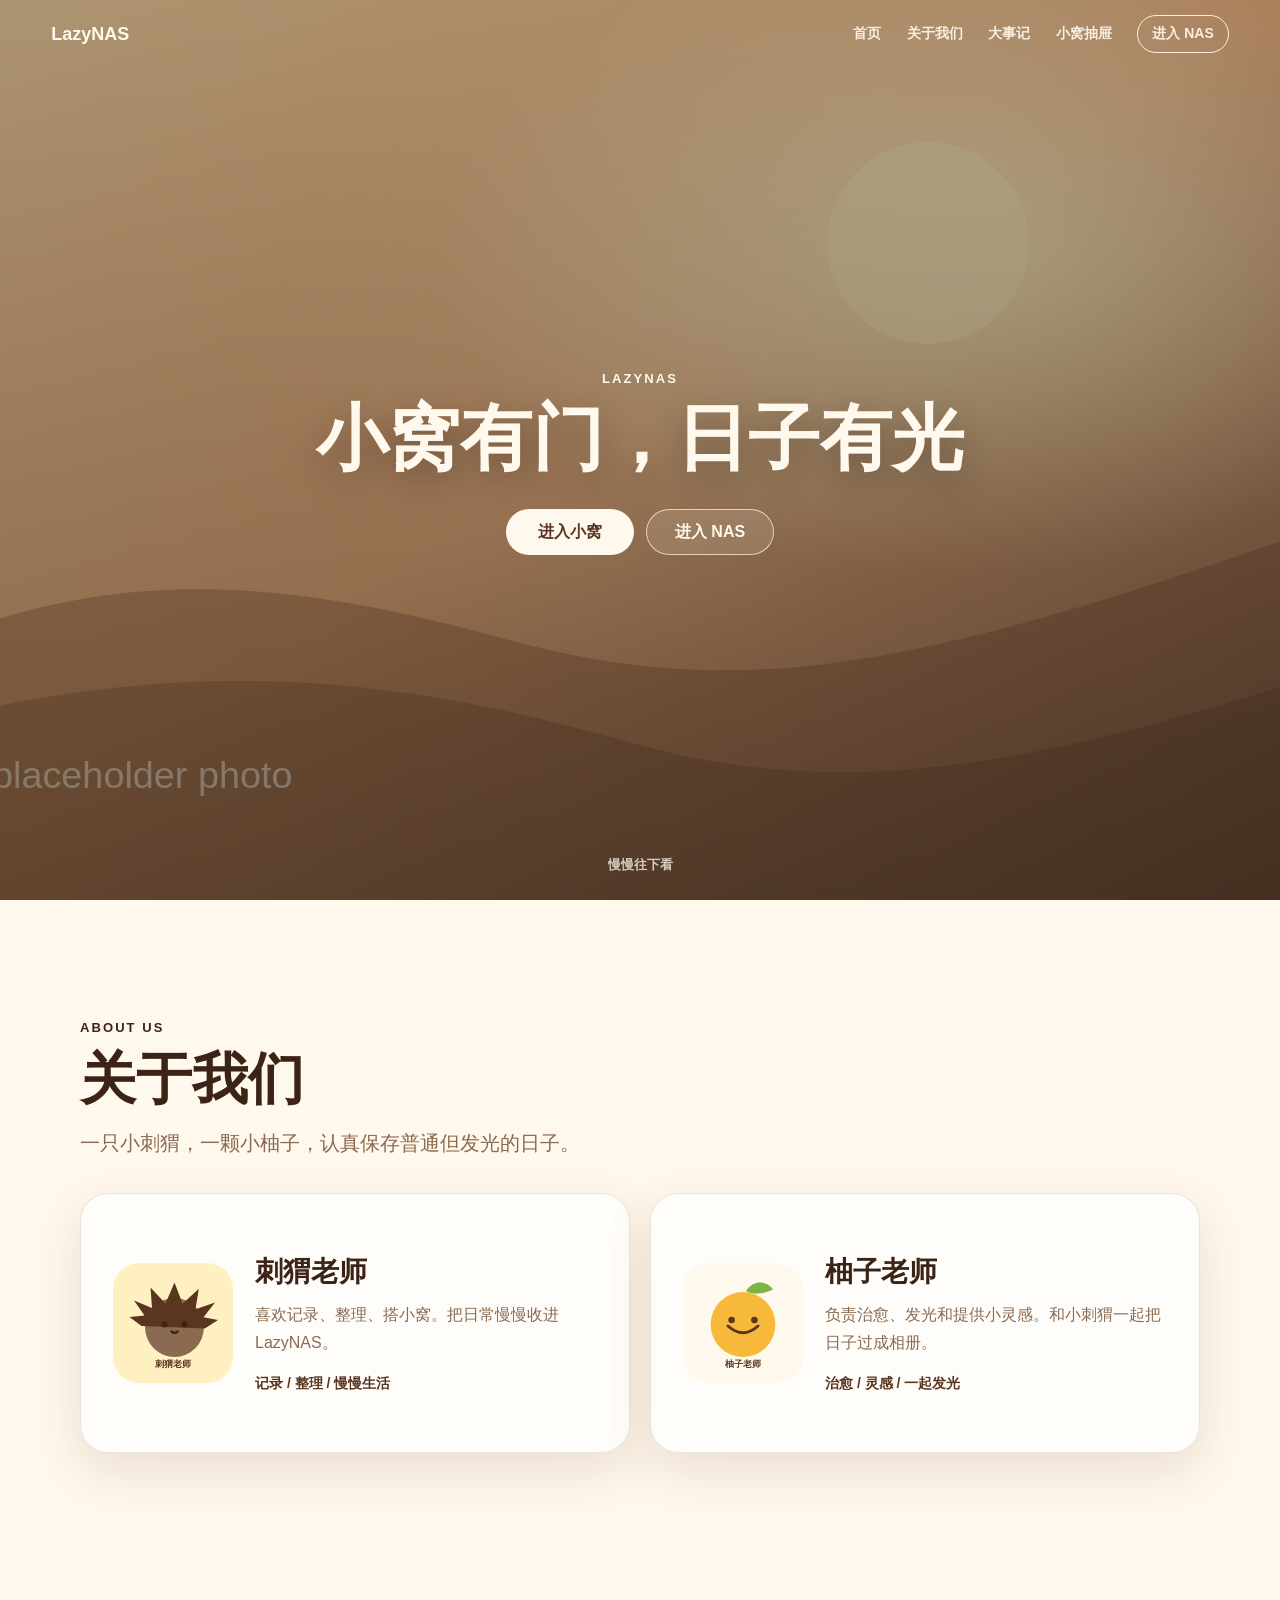
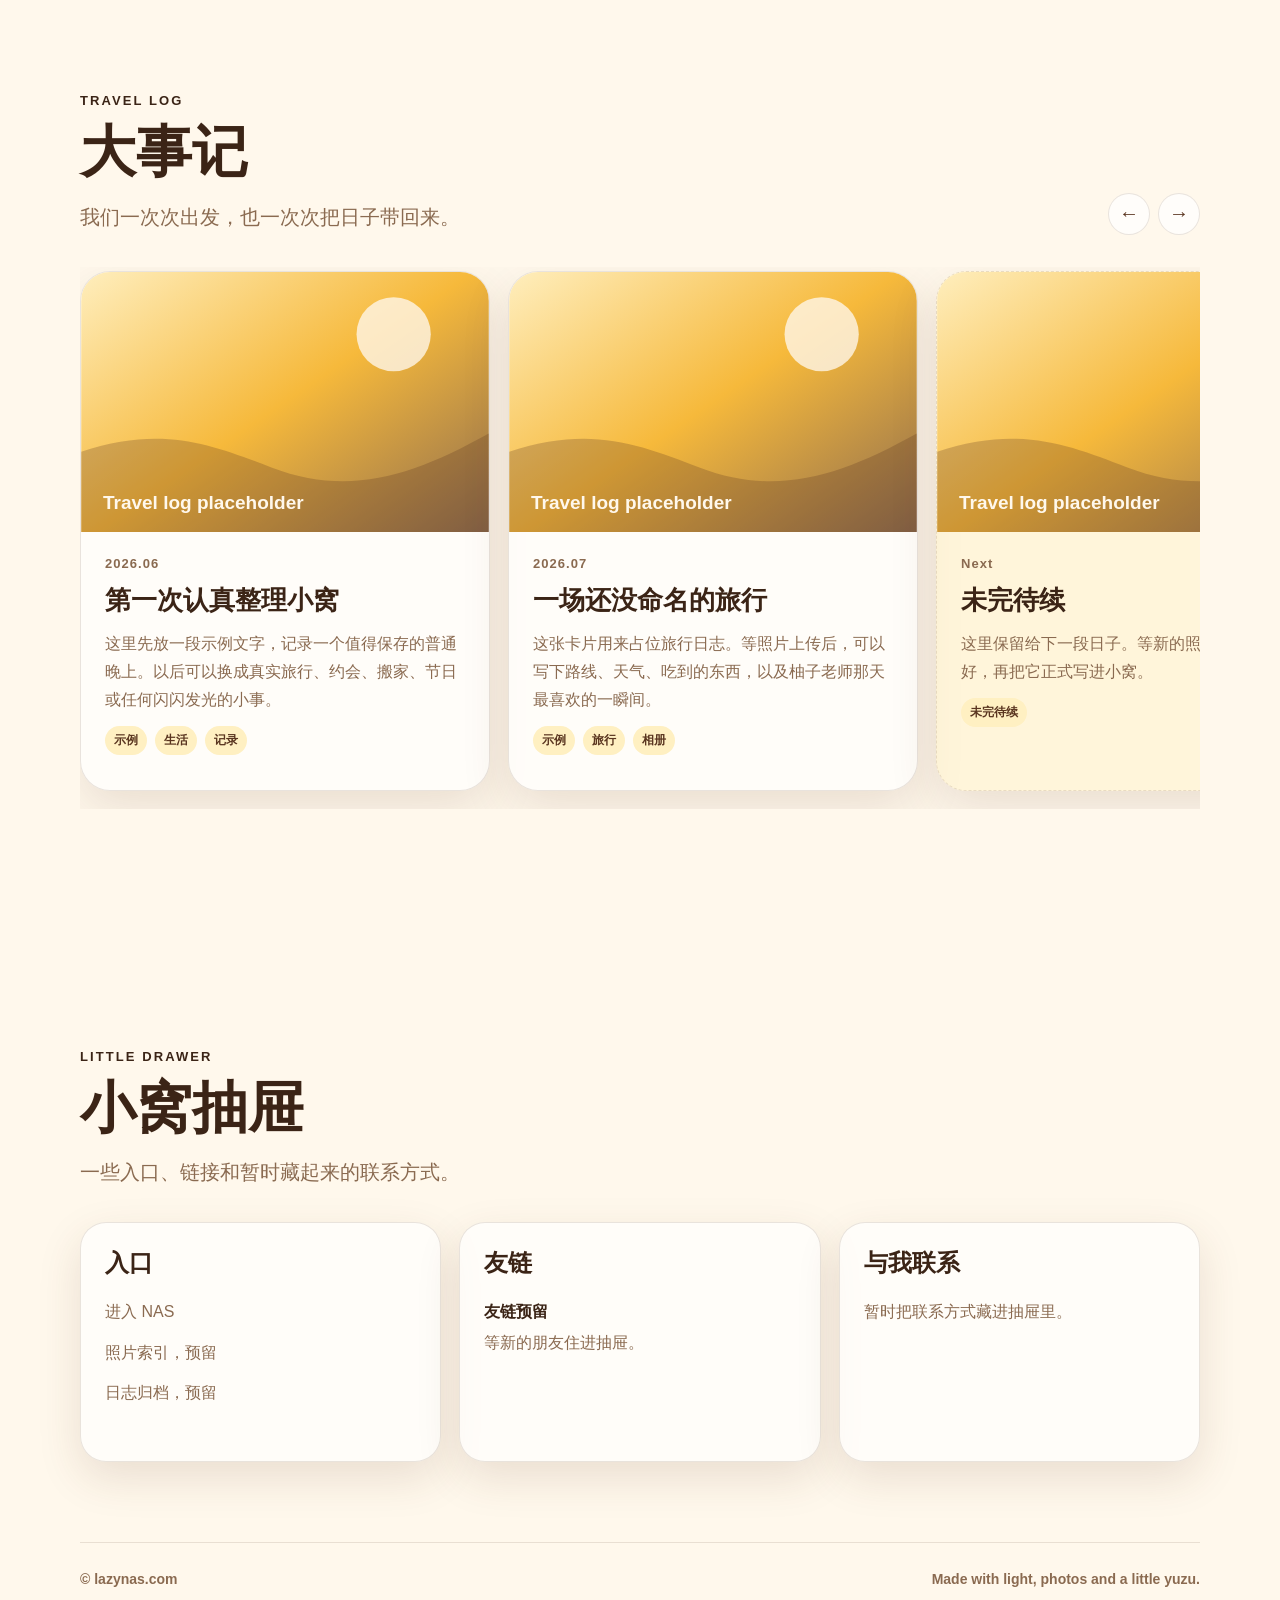
==== index.html @ d288d18b "Use fixed hero background layer" ====
<!doctype html>
<html lang="zh-CN">
  <head>
    <meta charset="utf-8" />
    <meta name="viewport" content="width=device-width, initial-scale=1" />
    <title>LazyNAS丨小窝有门，日子有光</title>
    <meta
      name="description"
      content="LazyNAS 是一个记录刺猬老师和柚子老师生活的小站，也是通往小窝 NAS 的温柔入口。"
    />
    <link rel="stylesheet" href="./styles.css" />
    <link rel="stylesheet" href="./scroll-effects.css" />
  </head>
  <body>
    <div class="hero-bg-layer" aria-hidden="true">
      <img src="./assets/hero/cover.svg" alt="" />
      <div class="hero-bg-shade"></div>
      <div class="hero-bg-mask"></div>
    </div>
    <header class="site-header" data-header>
      <a class="brand" href="#home" aria-label="LazyNAS 首页">LazyNAS</a>
      <button class="menu-toggle" type="button" aria-expanded="false" aria-controls="site-nav" data-menu-toggle>
        菜单
      </button>
      <nav id="site-nav" class="nav" aria-label="主导航" data-nav>
        <a href="#home">首页</a>
        <a href="#about">关于我们</a>
        <a href="#milestones">大事记</a>
        <a href="#drawer">小窝抽屉</a>
        <a class="nav-nas" href="https://nas.lazynas.com" target="_blank" rel="noopener noreferrer">进入 NAS</a>
      </nav>
    </header>

    <main>
      <section id="home" class="hero" aria-label="小窝封面">
        <div class="hero-content">
          <p class="hero-kicker">LazyNAS</p>
          <h1 class="hero-title" data-hero-title>小窝有门，日子有光</h1>
          <div class="hero-actions">
            <a class="button button-light" href="#about">进入小窝</a>
            <a class="button button-ghost" href="https://nas.lazynas.com" target="_blank" rel="noopener noreferrer">进入 NAS</a>
          </div>
        </div>
        <a class="scroll-cue" href="#about" aria-label="慢慢往下看">慢慢往下看</a>
      </section>

      <section id="about" class="section about-section">
        <div class="section-heading">
          <p class="section-kicker">About us</p>
          <h2>关于我们</h2>
          <p>一只小刺猬，一颗小柚子，认真保存普通但发光的日子。</p>
        </div>
        <div class="person-grid">
          <article class="person-card">
            <img src="./assets/ip/ciwei.svg" alt="刺猬老师占位图" />
            <div>
              <h3>刺猬老师</h3>
              <p>喜欢记录、整理、搭小窝。把日常慢慢收进 LazyNAS。</p>
              <span>记录 / 整理 / 慢慢生活</span>
            </div>
          </article>
          <article class="person-card">
            <img src="./assets/ip/yuzi.svg" alt="柚子老师占位图" />
            <div>
              <h3>柚子老师</h3>
              <p>负责治愈、发光和提供小灵感。和小刺猬一起把日子过成相册。</p>
              <span>治愈 / 灵感 / 一起发光</span>
            </div>
          </article>
        </div>
      </section>

      <section id="milestones" class="section milestones-section">
        <div class="section-heading row-heading">
          <div>
            <p class="section-kicker">Travel log</p>
            <h2>大事记</h2>
            <p>我们一次次出发，也一次次把日子带回来。</p>
          </div>
          <div class="slider-controls" aria-label="大事记切换">
            <button type="button" data-slide-prev aria-label="向左查看">←</button>
            <button type="button" data-slide-next aria-label="向右查看">→</button>
          </div>
        </div>
        <div class="milestone-track" data-milestone-track tabindex="0" aria-label="大事记横向列表"></div>
      </section>

      <section id="drawer" class="section drawer-section">
        <div class="section-heading">
          <p class="section-kicker">Little drawer</p>
          <h2>小窝抽屉</h2>
          <p>一些入口、链接和暂时藏起来的联系方式。</p>
        </div>
        <div class="drawer-grid">
          <section class="drawer-card">
            <h3>入口</h3>
            <a href="https://nas.lazynas.com" target="_blank" rel="noopener noreferrer">进入 NAS</a>
            <a href="#milestones">照片索引，预留</a>
            <a href="#milestones">日志归档，预留</a>
          </section>
          <section class="drawer-card">
            <h3>友链</h3>
            <a href="#">
              <strong>友链预留</strong>
              <span>等新的朋友住进抽屉。</span>
            </a>
          </section>
          <section class="drawer-card">
            <h3>与我联系</h3>
            <p>暂时把联系方式藏进抽屉里。</p>
          </section>
        </div>
      </section>
    </main>

    <footer class="site-footer">
      <span>© lazynas.com</span>
      <span>Made with light, photos and a little yuzu.</span>
    </footer>

    <script src="./script.js"></script>
  </body>
</html>
---- styles.css ----
:root {
  color-scheme: light;
  --bg: #fff8ec;
  --bg-soft: #f7eedc;
  --text: #3b2416;
  --text-muted: #8a6a50;
  --primary: #5a351f;
  --primary-hover: #6b4228;
  --accent: #f6b93b;
  --accent-soft: #fff0c2;
  --green: #7cb342;
  --card: rgba(255, 255, 255, 0.72);
  --border: rgba(90, 53, 31, 0.13);
  --shadow: rgba(90, 53, 31, 0.13);
}

* {
  box-sizing: border-box;
}

html {
  scroll-behavior: smooth;
}

body {
  margin: 0;
  background: var(--bg);
  color: var(--text);
  font-family:
    -apple-system, BlinkMacSystemFont, "Segoe UI", "PingFang SC", "Microsoft YaHei",
    sans-serif;
}

main,
.site-footer {
  position: relative;
  z-index: 1;
}

a {
  color: inherit;
  text-decoration: none;
}

img {
  display: block;
  max-width: 100%;
}

.site-header {
  position: fixed;
  top: 0;
  left: 0;
  right: 0;
  z-index: 20;
  display: flex;
  align-items: center;
  justify-content: space-between;
  min-height: 68px;
  padding: 0 clamp(18px, 4vw, 56px);
  color: #fff8ec;
  transition:
    background-color 180ms ease,
    color 180ms ease,
    box-shadow 180ms ease;
}

.site-header.is-scrolled,
.site-header.is-open {
  background: rgba(255, 248, 236, 0.82);
  box-shadow: 0 12px 36px var(--shadow);
  color: var(--text);
  backdrop-filter: blur(18px);
}

.brand {
  font-size: 18px;
  font-weight: 850;
  letter-spacing: 0;
}

.nav {
  display: flex;
  align-items: center;
  gap: clamp(14px, 2vw, 26px);
  font-size: 14px;
  font-weight: 750;
}

.nav a {
  opacity: 0.92;
}

.nav a:hover {
  opacity: 1;
}

.nav-nas {
  padding: 9px 14px;
  border: 1px solid currentColor;
  border-radius: 999px;
}

.menu-toggle {
  display: none;
  border: 0;
  background: transparent;
  color: inherit;
  font: inherit;
  font-weight: 800;
}

.hero {
  position: relative;
  min-height: 100vh;
  overflow: hidden;
  display: grid;
  place-items: center;
  padding: 96px 20px 70px;
  text-align: center;
  color: #fff8ec;
}

.hero-content {
  position: relative;
  z-index: 1;
  display: grid;
  justify-items: center;
}

.hero-kicker,
.section-kicker {
  margin: 0 0 14px;
  font-size: 13px;
  font-weight: 850;
  letter-spacing: 0.16em;
  text-transform: uppercase;
}

h1,
h2,
h3,
p,
span,
strong {
  overflow-wrap: anywhere;
}

h1 {
  margin: 0;
  font-size: clamp(36px, 7vw, 72px);
  line-height: 1.08;
  letter-spacing: 0;
  text-shadow: 0 12px 34px rgba(30, 20, 12, 0.32);
}

.hero-actions {
  display: flex;
  flex-wrap: wrap;
  justify-content: center;
  gap: 12px;
  margin-top: 32px;
}

.button {
  display: inline-flex;
  align-items: center;
  justify-content: center;
  min-height: 46px;
  min-width: 128px;
  padding: 0 18px;
  border-radius: 999px;
  font-weight: 850;
  transition:
    transform 160ms ease,
    background-color 160ms ease;
}

.button:hover,
.milestone-card:hover {
  transform: translateY(-3px);
}

.button-light {
  background: #fff8ec;
  color: var(--primary);
}

.button-ghost {
  border: 1px solid rgba(255, 248, 236, 0.7);
  background: rgba(255, 248, 236, 0.12);
  color: #fff8ec;
  backdrop-filter: blur(10px);
}

.scroll-cue {
  position: absolute;
  z-index: 1;
  left: 50%;
  bottom: 26px;
  translate: -50% 0;
  color: rgba(255, 248, 236, 0.76);
  font-size: 13px;
  font-weight: 750;
}

.section {
  width: min(1120px, calc(100% - 36px));
  margin: 0 auto;
  padding: clamp(72px, 10vw, 120px) 0;
}

.section-heading {
  max-width: 760px;
  margin-bottom: 32px;
}

.section-heading h2 {
  margin: 0;
  font-size: clamp(30px, 5vw, 56px);
  line-height: 1.08;
  letter-spacing: 0;
}

.section-heading p:last-child {
  margin: 16px 0 0;
  color: var(--text-muted);
  font-size: clamp(16px, 1.7vw, 20px);
  line-height: 1.8;
}

.person-grid {
  display: grid;
  grid-template-columns: repeat(2, minmax(0, 1fr));
  gap: 20px;
}

.person-card {
  display: grid;
  grid-template-columns: 120px minmax(0, 1fr);
  gap: 22px;
  align-items: center;
  min-height: 260px;
  padding: clamp(22px, 3vw, 32px);
  border: 1px solid var(--border);
  border-radius: 28px;
  background: var(--card);
  box-shadow: 0 18px 50px var(--shadow);
  backdrop-filter: blur(14px);
}

.person-card img {
  width: 120px;
  border-radius: 26px;
}

.person-card h3 {
  margin: 0 0 10px;
  font-size: 28px;
}

.person-card p {
  margin: 0;
  color: var(--text-muted);
  line-height: 1.75;
}

.person-card span {
  display: block;
  margin-top: 18px;
  color: var(--primary);
  font-size: 14px;
  font-weight: 850;
}

.row-heading {
  display: flex;
  align-items: end;
  justify-content: space-between;
  gap: 18px;
  max-width: none;
}

.slider-controls {
  display: flex;
  gap: 8px;
}

.slider-controls button {
  width: 42px;
  height: 42px;
  border: 1px solid var(--border);
  border-radius: 999px;
  background: rgba(255, 255, 255, 0.72);
  color: var(--primary);
  cursor: pointer;
  font-size: 20px;
  font-weight: 850;
}

.milestone-track {
  display: grid;
  grid-auto-columns: clamp(280px, 34vw, 410px);
  grid-auto-flow: column;
  gap: 18px;
  overflow-x: auto;
  overscroll-behavior-inline: contain;
  padding: 4px 4px 18px;
  scroll-behavior: smooth;
  scroll-snap-type: x mandatory;
}

.milestone-track:focus {
  outline: 2px solid var(--accent);
  outline-offset: 8px;
}

.milestone-card {
  scroll-snap-align: start;
  overflow: hidden;
  min-height: 520px;
  border: 1px solid var(--border);
  border-radius: 30px;
  background: rgba(255, 255, 255, 0.7);
  box-shadow: 0 18px 48px var(--shadow);
  transition: transform 160ms ease;
}

.milestone-card img {
  width: 100%;
  height: 260px;
  object-fit: cover;
}

.milestone-body {
  display: grid;
  gap: 12px;
  padding: 24px;
}

.milestone-date {
  color: var(--text-muted);
  font-size: 13px;
  font-weight: 850;
  letter-spacing: 0.08em;
}

.milestone-card h3 {
  margin: 0;
  font-size: 26px;
}

.milestone-card p {
  margin: 0;
  color: var(--text-muted);
  line-height: 1.75;
}

.tags {
  display: flex;
  flex-wrap: wrap;
  gap: 8px;
}

.tags span {
  padding: 6px 9px;
  border-radius: 999px;
  background: var(--accent-soft);
  color: var(--primary);
  font-size: 12px;
  font-weight: 850;
}

.milestone-card.is-pending {
  border-style: dashed;
  background: rgba(255, 240, 194, 0.42);
}

.drawer-section {
  padding-bottom: 80px;
}

.drawer-grid {
  display: grid;
  grid-template-columns: repeat(3, minmax(0, 1fr));
  gap: 18px;
}

.drawer-card {
  display: grid;
  align-content: start;
  gap: 14px;
  min-height: 240px;
  padding: 24px;
  border: 1px solid var(--border);
  border-radius: 26px;
  background: rgba(255, 255, 255, 0.66);
  box-shadow: 0 16px 44px var(--shadow);
}

.drawer-card h3 {
  margin: 0 0 6px;
  font-size: 24px;
}

.drawer-card a,
.drawer-card p {
  margin: 0;
  color: var(--text-muted);
  line-height: 1.65;
}

.drawer-card a {
  display: grid;
  gap: 4px;
}

.drawer-card strong {
  color: var(--text);
}

.site-footer {
  display: flex;
  width: min(1120px, calc(100% - 36px));
  justify-content: space-between;
  gap: 18px;
  margin: 0 auto;
  padding: 28px 0 38px;
  border-top: 1px solid var(--border);
  color: var(--text-muted);
  font-size: 14px;
  font-weight: 750;
}

@media (max-width: 820px) {
  .site-header {
    min-height: 62px;
  }

  .menu-toggle {
    display: block;
  }

  .nav {
    position: absolute;
    top: 62px;
    left: 18px;
    right: 18px;
    display: none;
    flex-direction: column;
    align-items: stretch;
    gap: 4px;
    padding: 14px;
    border: 1px solid var(--border);
    border-radius: 20px;
    background: rgba(255, 248, 236, 0.94);
    color: var(--text);
    box-shadow: 0 18px 50px var(--shadow);
  }

  .nav.is-open {
    display: flex;
  }

  .nav a {
    padding: 10px 8px;
  }

  h1 {
    max-width: 9em;
    font-size: 34px;
  }

  .person-grid,
  .drawer-grid {
    grid-template-columns: 1fr;
  }

  .person-card {
    grid-template-columns: 92px minmax(0, 1fr);
    min-height: auto;
  }

  .person-card img {
    width: 92px;
  }

  .row-heading {
    align-items: start;
    flex-direction: column;
  }

  .milestone-track {
    grid-auto-columns: 78vw;
  }
}

@media (max-width: 520px) {
  .hero-actions {
    width: min(100%, 280px);
  }

  .button {
    width: 100%;
  }

  .person-card {
    grid-template-columns: 1fr;
  }

  .site-footer {
    flex-direction: column;
  }
}

@media (prefers-reduced-motion: reduce) {
  *,
  *::before,
  *::after {
    scroll-behavior: auto !important;
    transition: none !important;
    animation: none !important;
  }
}
---- scroll-effects.css ----
:root {
  --hero-progress: 0;
}

.hero-bg-layer {
  position: fixed;
  inset: 0;
  z-index: 0;
  pointer-events: none;
  overflow: hidden;
}

.hero-bg-layer img,
.hero-bg-shade,
.hero-bg-mask {
  position: absolute;
  inset: 0;
  width: 100%;
  height: 100%;
}

.hero-bg-layer img {
  object-fit: cover;
}

.hero-bg-shade {
  background:
    linear-gradient(rgba(30, 20, 12, 0.34), rgba(30, 20, 12, 0.5)),
    radial-gradient(circle at 50% 35%, rgba(255, 240, 194, 0.23), transparent 42%);
}

.hero-bg-mask {
  background:
    linear-gradient(
      180deg,
      rgba(255, 248, 236, 0.72) 0%,
      rgba(255, 248, 236, 0.46) 52%,
      rgba(255, 248, 236, 0.18) 100%
    );
  opacity: calc(var(--hero-progress) * 0.95);
  backdrop-filter: blur(calc(var(--hero-progress) * 14px));
}

.hero {
  background: transparent;
}

main {
  background: linear-gradient(to bottom, transparent 0 100vh, var(--bg) 100vh);
}

.about-section,
.milestones-section,
.drawer-section,
.site-footer {
  background: var(--bg);
}
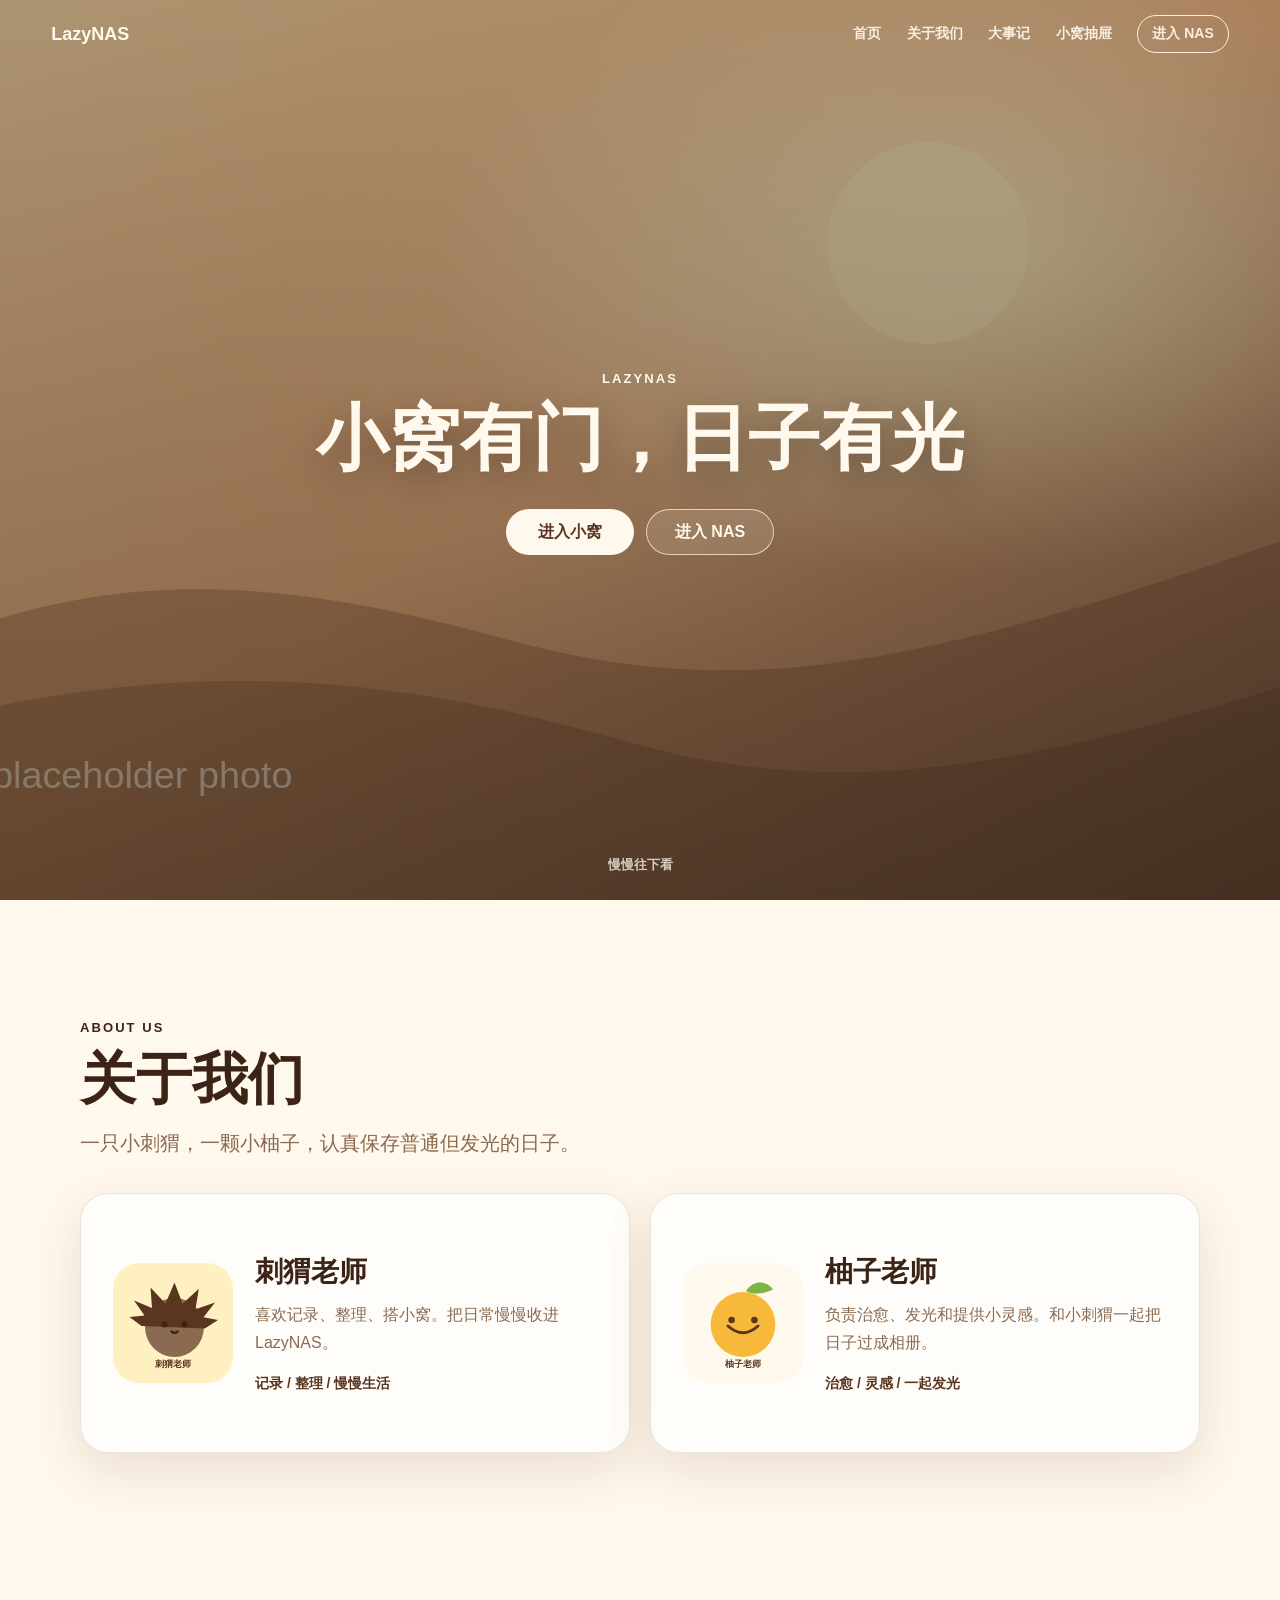
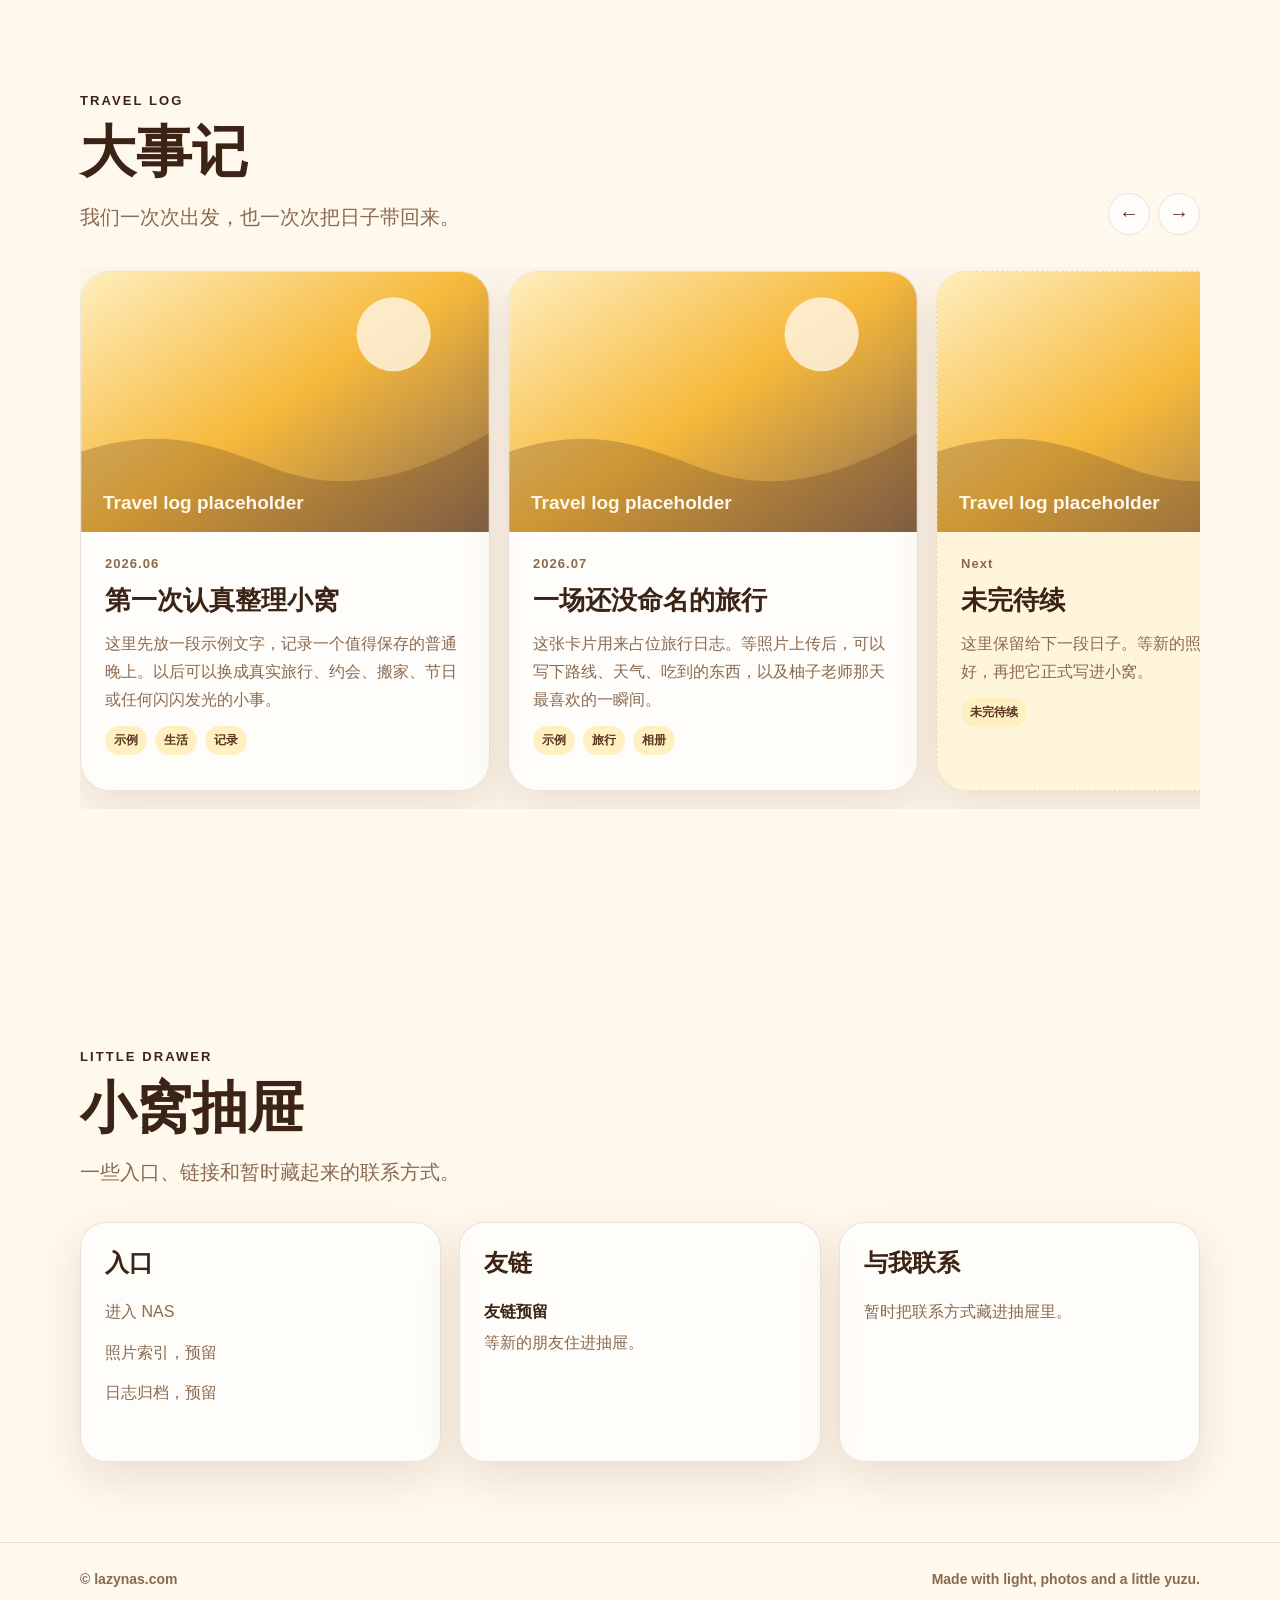
==== commit 1f3a3811: "Add Apple-style mobile menu" ====
--- a/index.html
+++ b/index.html
@@ -19,15 +19,16 @@
     </div>
     <header class="site-header" data-header>
       <a class="brand" href="#home" aria-label="LazyNAS 首页">LazyNAS</a>
-      <button class="menu-toggle" type="button" aria-expanded="false" aria-controls="site-nav" data-menu-toggle>
-        菜单
+      <button class="menu-toggle" type="button" aria-expanded="false" aria-controls="site-nav" aria-label="打开菜单" data-menu-toggle>
+        <span></span>
+        <span></span>
       </button>
       <nav id="site-nav" class="nav" aria-label="主导航" data-nav>
         <a href="#home">首页</a>
         <a href="#about">关于我们</a>
         <a href="#milestones">大事记</a>
         <a href="#drawer">小窝抽屉</a>
-        <a class="nav-nas" href="https://nas.lazynas.com" target="_blank" rel="noopener noreferrer">进入 NAS</a>
+        <a class="nav-nas" href="https://fnos.net/lazynas" target="_blank" rel="noopener noreferrer">进入 NAS</a>
       </nav>
     </header>
 
@@ -38,7 +39,7 @@
           <h1 class="hero-title" data-hero-title>小窝有门，日子有光</h1>
           <div class="hero-actions">
             <a class="button button-light" href="#about">进入小窝</a>
-            <a class="button button-ghost" href="https://nas.lazynas.com" target="_blank" rel="noopener noreferrer">进入 NAS</a>
+            <a class="button button-ghost" href="https://fnos.net/lazynas" target="_blank" rel="noopener noreferrer">进入 NAS</a>
           </div>
         </div>
         <a class="scroll-cue" href="#about" aria-label="慢慢往下看">慢慢往下看</a>
@@ -94,7 +95,7 @@
         <div class="drawer-grid">
           <section class="drawer-card">
             <h3>入口</h3>
-            <a href="https://nas.lazynas.com" target="_blank" rel="noopener noreferrer">进入 NAS</a>
+            <a href="https://fnos.net/lazynas" target="_blank" rel="noopener noreferrer">进入 NAS</a>
             <a href="#milestones">照片索引，预留</a>
             <a href="#milestones">日志归档，预留</a>
           </section>
--- a/styles.css
+++ b/styles.css
@@ -74,6 +74,8 @@
 }
 
 .brand {
+  position: relative;
+  z-index: 22;
   font-size: 18px;
   font-weight: 850;
   letter-spacing: 0;
@@ -103,11 +105,48 @@
 
 .menu-toggle {
   display: none;
+  position: relative;
+  width: 38px;
+  height: 38px;
   border: 0;
   background: transparent;
   color: inherit;
-  font: inherit;
-  font-weight: 800;
+  cursor: pointer;
+}
+
+.menu-toggle span {
+  position: absolute;
+  left: 10px;
+  width: 18px;
+  height: 1.5px;
+  border-radius: 999px;
+  background: currentColor;
+  transform-origin: center;
+  transition:
+    top 180ms ease,
+    transform 180ms ease;
+}
+
+.menu-toggle span:first-child {
+  top: 14px;
+}
+
+.menu-toggle span:last-child {
+  top: 23px;
+}
+
+.site-header.is-open .menu-toggle span:first-child {
+  top: 19px;
+  transform: rotate(45deg);
+}
+
+.site-header.is-open .menu-toggle span:last-child {
+  top: 19px;
+  transform: rotate(-45deg);
+}
+
+body.is-menu-open {
+  overflow: hidden;
 }
 
 .hero {
@@ -421,12 +460,13 @@
 
 .site-footer {
   display: flex;
-  width: min(1120px, calc(100% - 36px));
+  width: 100%;
   justify-content: space-between;
   gap: 18px;
-  margin: 0 auto;
-  padding: 28px 0 38px;
+  margin: 0;
+  padding: 28px max(18px, calc((100% - 1120px) / 2)) 38px;
   border-top: 1px solid var(--border);
+  background: var(--bg);
   color: var(--text-muted);
   font-size: 14px;
   font-weight: 750;
@@ -435,35 +475,67 @@
 @media (max-width: 820px) {
   .site-header {
     min-height: 62px;
+    color: #fff8ec;
   }
 
   .menu-toggle {
     display: block;
+    z-index: 22;
   }
 
   .nav {
-    position: absolute;
-    top: 62px;
-    left: 18px;
-    right: 18px;
-    display: none;
+    position: fixed;
+    top: 0;
+    left: 0;
+    right: 0;
+    z-index: 21;
+    display: flex;
     flex-direction: column;
-    align-items: stretch;
-    gap: 4px;
-    padding: 14px;
-    border: 1px solid var(--border);
-    border-radius: 20px;
-    background: rgba(255, 248, 236, 0.94);
+    align-items: flex-start;
+    gap: 0;
+    min-height: 100vh;
+    padding: 86px max(28px, 8vw) 36px;
+    background: rgba(255, 248, 236, 0.96);
     color: var(--text);
     box-shadow: 0 18px 50px var(--shadow);
+    backdrop-filter: blur(24px);
+    opacity: 0;
+    pointer-events: none;
+    transform: translateY(-16px);
+    transition:
+      opacity 240ms ease,
+      transform 240ms ease;
   }
 
   .nav.is-open {
-    display: flex;
+    opacity: 1;
+    pointer-events: auto;
+    transform: translateY(0);
   }
 
   .nav a {
-    padding: 10px 8px;
+    width: 100%;
+    padding: 15px 0;
+    border-bottom: 1px solid rgba(90, 53, 31, 0.1);
+    font-size: clamp(28px, 8vw, 44px);
+    font-weight: 850;
+    line-height: 1.08;
+    opacity: 1;
+  }
+
+  .nav a:first-child {
+    border-top: 1px solid rgba(90, 53, 31, 0.1);
+  }
+
+  .nav-nas {
+    display: inline-flex;
+    width: auto;
+    margin-top: 18px;
+    padding: 12px 18px !important;
+    border: 1px solid var(--text-muted);
+    border-radius: 999px;
+    font-size: 17px !important;
+    line-height: 1;
   }
 
   h1 {
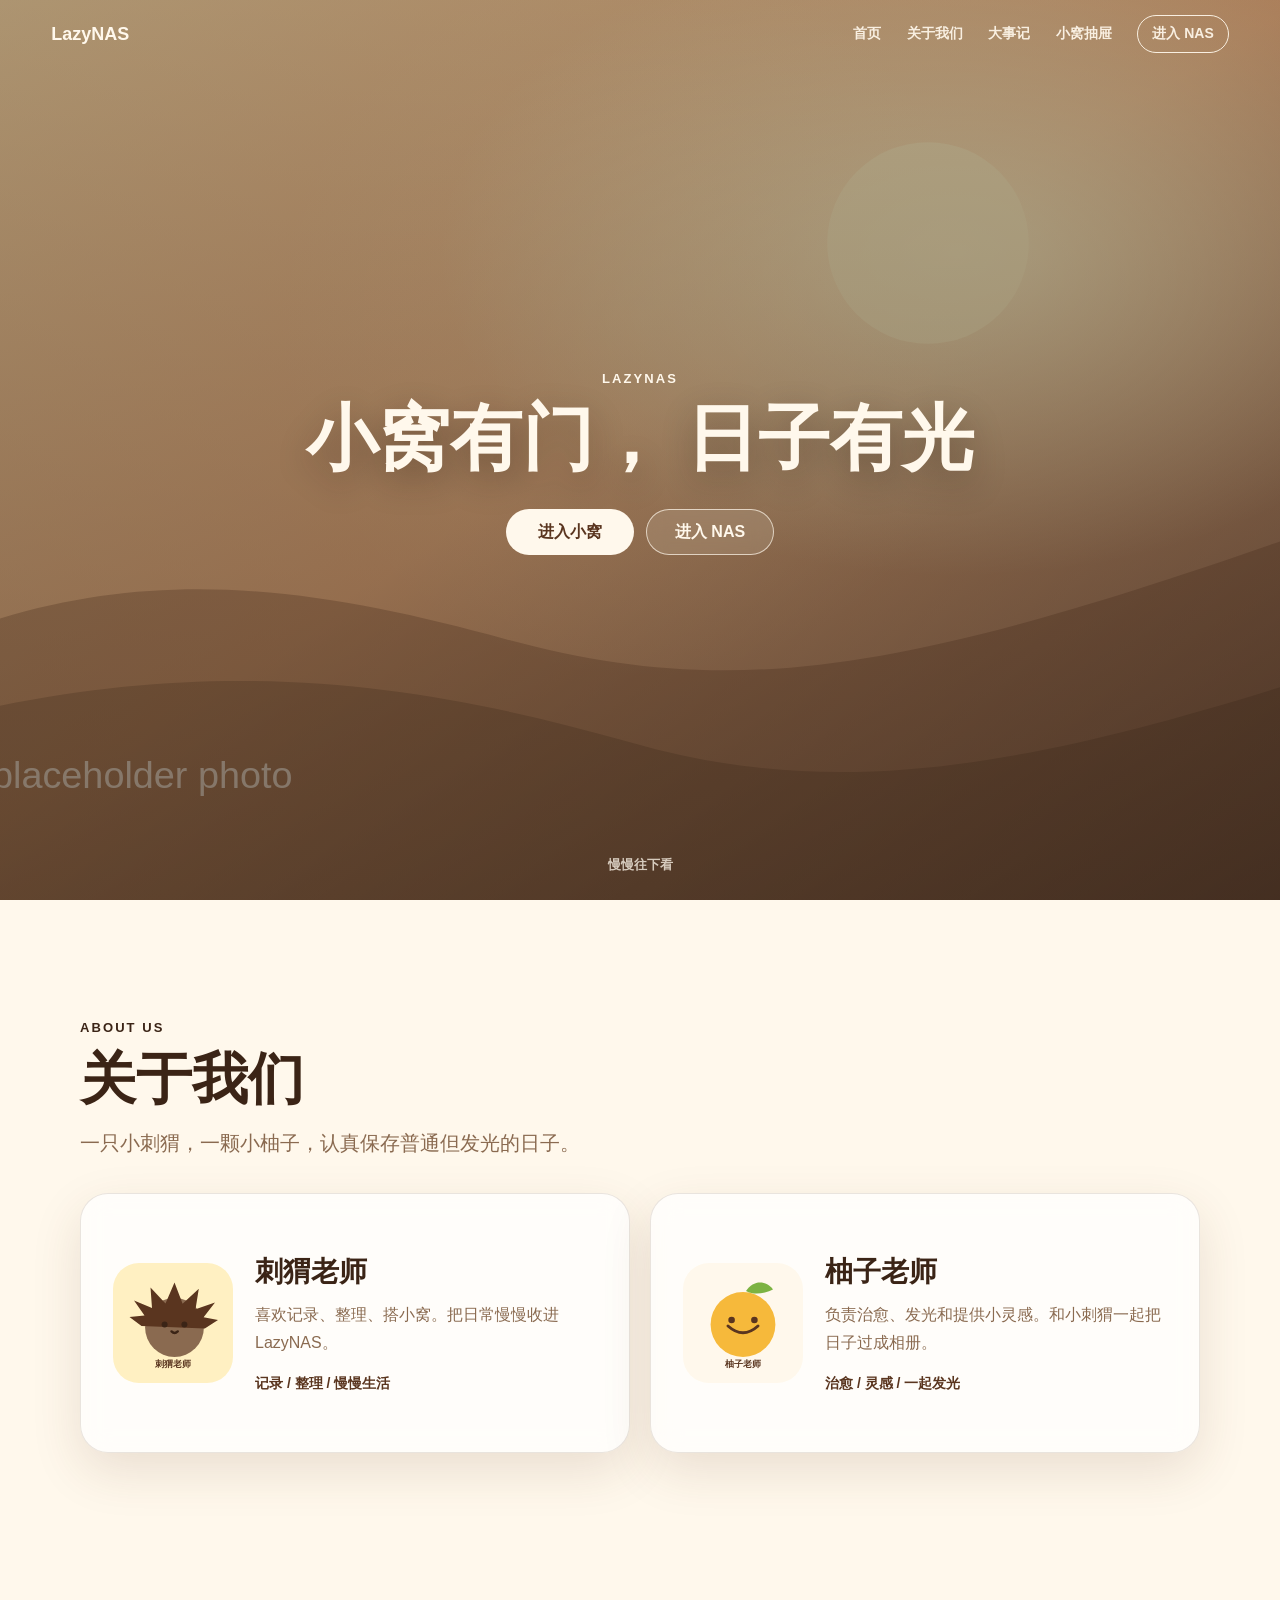
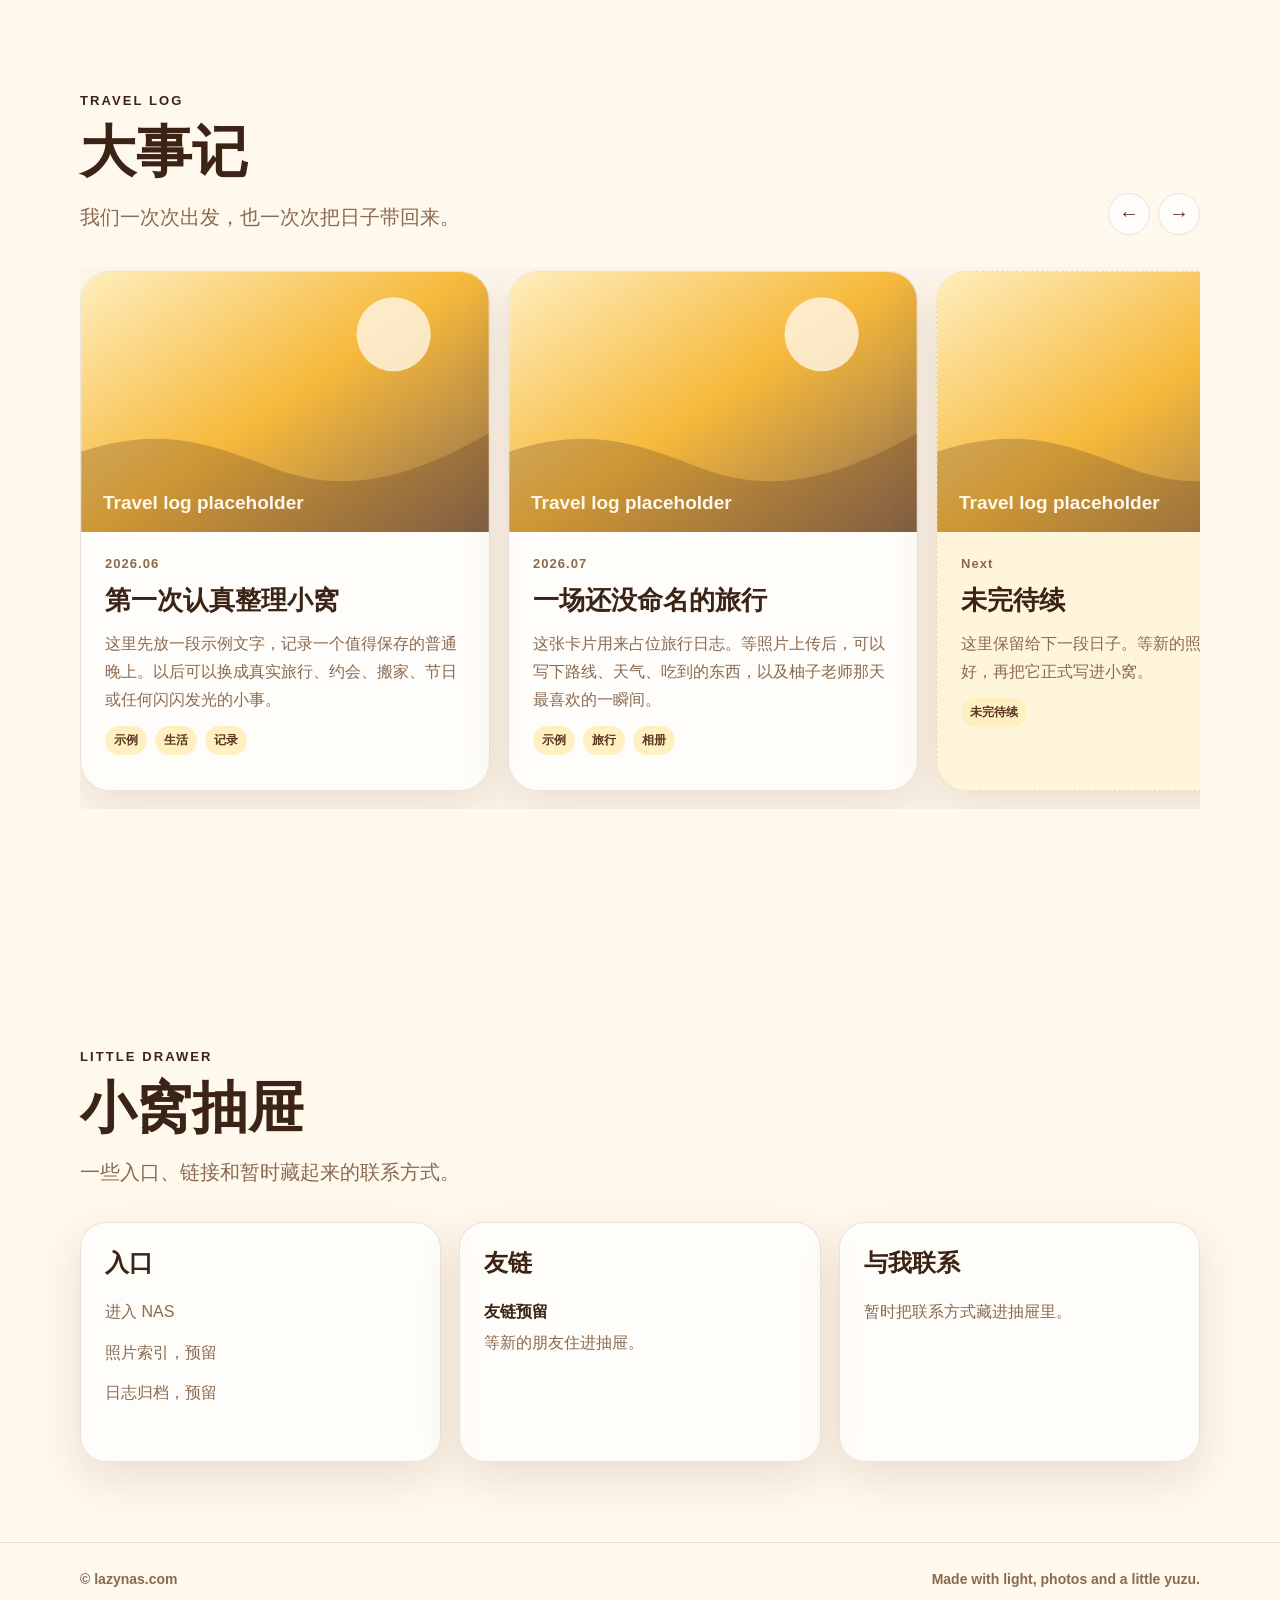
==== commit 1154405e: "Refine mobile menu and hero title wrapping" ====
--- a/index.html
+++ b/index.html
@@ -36,7 +36,10 @@
       <section id="home" class="hero" aria-label="小窝封面">
         <div class="hero-content">
           <p class="hero-kicker">LazyNAS</p>
-          <h1 class="hero-title" data-hero-title>小窝有门，日子有光</h1>
+          <h1 class="hero-title" data-hero-title>
+            <span class="title-part">小窝有门，</span>
+            <span class="title-part">日子有光</span>
+          </h1>
           <div class="hero-actions">
             <a class="button button-light" href="#about">进入小窝</a>
             <a class="button button-ghost" href="https://fnos.net/lazynas" target="_blank" rel="noopener noreferrer">进入 NAS</a>
--- a/styles.css
+++ b/styles.css
@@ -193,6 +193,19 @@
   text-shadow: 0 12px 34px rgba(30, 20, 12, 0.32);
 }
 
+.hero-title {
+  display: flex;
+  flex-wrap: wrap;
+  justify-content: center;
+  column-gap: 0.28em;
+  row-gap: 0.04em;
+  max-width: min(92vw, 980px);
+}
+
+.title-part {
+  white-space: nowrap;
+}
+
 .hero-actions {
   display: flex;
   flex-wrap: wrap;
@@ -492,19 +505,19 @@
     display: flex;
     flex-direction: column;
     align-items: flex-start;
-    gap: 0;
-    min-height: 100vh;
-    padding: 86px max(28px, 8vw) 36px;
-    background: rgba(255, 248, 236, 0.96);
+    gap: 2px;
+    padding: 76px max(26px, 7vw) 24px;
+    border-bottom: 1px solid rgba(90, 53, 31, 0.12);
+    background: rgba(255, 248, 236, 0.9);
     color: var(--text);
-    box-shadow: 0 18px 50px var(--shadow);
-    backdrop-filter: blur(24px);
+    box-shadow: 0 18px 42px rgba(90, 53, 31, 0.12);
+    backdrop-filter: blur(22px);
     opacity: 0;
     pointer-events: none;
-    transform: translateY(-16px);
+    transform: translateY(-100%);
     transition:
-      opacity 240ms ease,
-      transform 240ms ease;
+      opacity 260ms ease,
+      transform 320ms cubic-bezier(0.22, 0.72, 0.25, 1);
   }
 
   .nav.is-open {
@@ -515,32 +528,61 @@
 
   .nav a {
     width: 100%;
-    padding: 15px 0;
-    border-bottom: 1px solid rgba(90, 53, 31, 0.1);
-    font-size: clamp(28px, 8vw, 44px);
+    padding: 12px 0;
+    border-bottom: 1px solid rgba(90, 53, 31, 0.09);
+    font-size: 19px;
     font-weight: 850;
-    line-height: 1.08;
-    opacity: 1;
+    line-height: 1.25;
+    opacity: 0;
+    transform: translateY(-8px);
+    transition:
+      opacity 220ms ease,
+      transform 260ms ease;
   }
 
   .nav a:first-child {
     border-top: 1px solid rgba(90, 53, 31, 0.1);
+  }
+
+  .nav.is-open a {
+    opacity: 1;
+    transform: translateY(0);
+  }
+
+  .nav.is-open a:nth-child(1) {
+    transition-delay: 60ms;
+  }
+
+  .nav.is-open a:nth-child(2) {
+    transition-delay: 90ms;
+  }
+
+  .nav.is-open a:nth-child(3) {
+    transition-delay: 120ms;
+  }
+
+  .nav.is-open a:nth-child(4) {
+    transition-delay: 150ms;
+  }
+
+  .nav.is-open a:nth-child(5) {
+    transition-delay: 180ms;
   }
 
   .nav-nas {
     display: inline-flex;
     width: auto;
-    margin-top: 18px;
-    padding: 12px 18px !important;
+    margin-top: 12px;
+    padding: 10px 16px !important;
     border: 1px solid var(--text-muted);
     border-radius: 999px;
-    font-size: 17px !important;
+    font-size: 15px !important;
     line-height: 1;
   }
 
   h1 {
-    max-width: 9em;
-    font-size: 34px;
+    max-width: none;
+    font-size: clamp(30px, 7.2vw, 42px);
   }
 
   .person-grid,
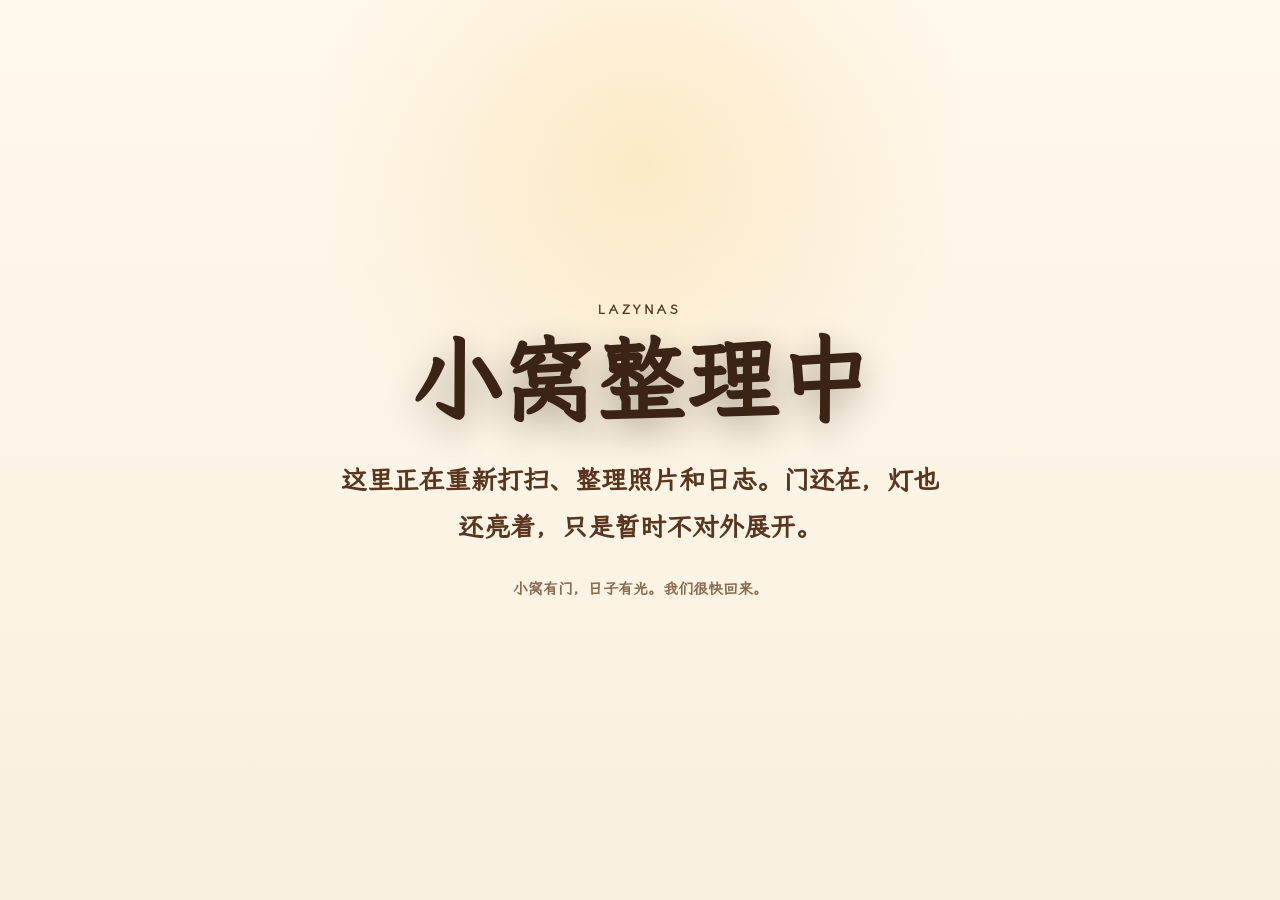
==== commit 6b02e3d8: "Show maintenance landing page" ====
--- a/index.html
+++ b/index.html
@@ -3,125 +3,24 @@
   <head>
     <meta charset="utf-8" />
     <meta name="viewport" content="width=device-width, initial-scale=1" />
-    <title>LazyNAS丨小窝有门，日子有光</title>
+    <meta name="robots" content="noindex, nofollow" />
+    <title>LazyNAS丨小窝整理中</title>
     <meta
       name="description"
-      content="LazyNAS 是一个记录刺猬老师和柚子老师生活的小站，也是通往小窝 NAS 的温柔入口。"
+      content="LazyNAS 正在重新整理。小窝暂时只开一盏灯，等内容准备好后再正式回来。"
     />
     <link rel="stylesheet" href="./styles.css" />
-    <link rel="stylesheet" href="./scroll-effects.css" />
   </head>
-  <body>
-    <div class="hero-bg-layer" aria-hidden="true">
-      <img src="./assets/hero/cover.svg" alt="" />
-      <div class="hero-bg-shade"></div>
-      <div class="hero-bg-mask"></div>
-    </div>
-    <header class="site-header" data-header>
-      <a class="brand" href="#home" aria-label="LazyNAS 首页">LazyNAS</a>
-      <button class="menu-toggle" type="button" aria-expanded="false" aria-controls="site-nav" aria-label="打开菜单" data-menu-toggle>
-        <span></span>
-        <span></span>
-      </button>
-      <nav id="site-nav" class="nav" aria-label="主导航" data-nav>
-        <a href="#home">首页</a>
-        <a href="#about">关于我们</a>
-        <a href="#milestones">大事记</a>
-        <a href="#drawer">小窝抽屉</a>
-        <a class="nav-nas" href="https://fnos.net/lazynas" target="_blank" rel="noopener noreferrer">进入 NAS</a>
-      </nav>
-    </header>
-
-    <main>
-      <section id="home" class="hero" aria-label="小窝封面">
-        <div class="hero-content">
-          <p class="hero-kicker">LazyNAS</p>
-          <h1 class="hero-title" data-hero-title>
-            <span class="title-part">小窝有门，</span>
-            <span class="title-part">日子有光</span>
-          </h1>
-          <div class="hero-actions">
-            <a class="button button-light" href="#about">进入小窝</a>
-            <a class="button button-ghost" href="https://fnos.net/lazynas" target="_blank" rel="noopener noreferrer">进入 NAS</a>
-          </div>
-        </div>
-        <a class="scroll-cue" href="#about" aria-label="慢慢往下看">慢慢往下看</a>
-      </section>
-
-      <section id="about" class="section about-section">
-        <div class="section-heading">
-          <p class="section-kicker">About us</p>
-          <h2>关于我们</h2>
-          <p>一只小刺猬，一颗小柚子，认真保存普通但发光的日子。</p>
-        </div>
-        <div class="person-grid">
-          <article class="person-card">
-            <img src="./assets/ip/ciwei.svg" alt="刺猬老师占位图" />
-            <div>
-              <h3>刺猬老师</h3>
-              <p>喜欢记录、整理、搭小窝。把日常慢慢收进 LazyNAS。</p>
-              <span>记录 / 整理 / 慢慢生活</span>
-            </div>
-          </article>
-          <article class="person-card">
-            <img src="./assets/ip/yuzi.svg" alt="柚子老师占位图" />
-            <div>
-              <h3>柚子老师</h3>
-              <p>负责治愈、发光和提供小灵感。和小刺猬一起把日子过成相册。</p>
-              <span>治愈 / 灵感 / 一起发光</span>
-            </div>
-          </article>
-        </div>
-      </section>
-
-      <section id="milestones" class="section milestones-section">
-        <div class="section-heading row-heading">
-          <div>
-            <p class="section-kicker">Travel log</p>
-            <h2>大事记</h2>
-            <p>我们一次次出发，也一次次把日子带回来。</p>
-          </div>
-          <div class="slider-controls" aria-label="大事记切换">
-            <button type="button" data-slide-prev aria-label="向左查看">←</button>
-            <button type="button" data-slide-next aria-label="向右查看">→</button>
-          </div>
-        </div>
-        <div class="milestone-track" data-milestone-track tabindex="0" aria-label="大事记横向列表"></div>
-      </section>
-
-      <section id="drawer" class="section drawer-section">
-        <div class="section-heading">
-          <p class="section-kicker">Little drawer</p>
-          <h2>小窝抽屉</h2>
-          <p>一些入口、链接和暂时藏起来的联系方式。</p>
-        </div>
-        <div class="drawer-grid">
-          <section class="drawer-card">
-            <h3>入口</h3>
-            <a href="https://fnos.net/lazynas" target="_blank" rel="noopener noreferrer">进入 NAS</a>
-            <a href="#milestones">照片索引，预留</a>
-            <a href="#milestones">日志归档，预留</a>
-          </section>
-          <section class="drawer-card">
-            <h3>友链</h3>
-            <a href="#">
-              <strong>友链预留</strong>
-              <span>等新的朋友住进抽屉。</span>
-            </a>
-          </section>
-          <section class="drawer-card">
-            <h3>与我联系</h3>
-            <p>暂时把联系方式藏进抽屉里。</p>
-          </section>
-        </div>
+  <body class="maintenance-page">
+    <main class="maintenance-main" aria-label="LazyNAS 施工中">
+      <section class="maintenance-card">
+        <p class="maintenance-kicker">LazyNAS</p>
+        <h1>小窝整理中</h1>
+        <p class="maintenance-copy">
+          这里正在重新打扫、整理照片和日志。门还在，灯也还亮着，只是暂时不对外展开。
+        </p>
+        <p class="maintenance-note">小窝有门，日子有光。我们很快回来。</p>
       </section>
     </main>
-
-    <footer class="site-footer">
-      <span>© lazynas.com</span>
-      <span>Made with light, photos and a little yuzu.</span>
-    </footer>
-
-    <script src="./script.js"></script>
   </body>
 </html>
--- a/styles.css
+++ b/styles.css
@@ -1,5 +1,9 @@
+@import url("./assets/fonts/lxgw-wenkai/lxgwwenkai-regular.css");
+
 :root {
   color-scheme: light;
+  --font-main: "LXGW WenKai", -apple-system, BlinkMacSystemFont, "Segoe UI", "PingFang SC",
+    "Microsoft YaHei", sans-serif;
   --bg: #fff8ec;
   --bg-soft: #f7eedc;
   --text: #3b2416;
@@ -26,9 +30,7 @@
   margin: 0;
   background: var(--bg);
   color: var(--text);
-  font-family:
-    -apple-system, BlinkMacSystemFont, "Segoe UI", "PingFang SC", "Microsoft YaHei",
-    sans-serif;
+  font-family: var(--font-main);
 }
 
 main,
@@ -45,6 +47,59 @@
 img {
   display: block;
   max-width: 100%;
+}
+
+.maintenance-page {
+  min-height: 100vh;
+  overflow: hidden;
+  background:
+    radial-gradient(circle at 50% 18%, rgba(246, 185, 59, 0.2), transparent 34%),
+    linear-gradient(180deg, rgba(255, 248, 236, 0.94), rgba(247, 238, 220, 0.84)),
+    var(--bg);
+}
+
+.maintenance-main {
+  display: grid;
+  min-height: 100vh;
+  place-items: center;
+  padding: clamp(24px, 6vw, 72px);
+}
+
+.maintenance-card {
+  width: min(760px, 100%);
+  text-align: center;
+}
+
+.maintenance-kicker {
+  margin: 0 0 18px;
+  color: var(--primary);
+  font-size: 13px;
+  font-weight: 900;
+  letter-spacing: 0.28em;
+  text-transform: uppercase;
+}
+
+.maintenance-card h1 {
+  margin: 0;
+  color: var(--text);
+  font-size: clamp(44px, 9vw, 92px);
+  line-height: 1.05;
+}
+
+.maintenance-copy {
+  margin: 26px auto 0;
+  max-width: 620px;
+  color: var(--primary);
+  font-size: clamp(18px, 2.6vw, 26px);
+  font-weight: 800;
+  line-height: 1.8;
+}
+
+.maintenance-note {
+  margin: 28px 0 0;
+  color: var(--text-muted);
+  font-size: 15px;
+  font-weight: 800;
 }
 
 .site-header {
@@ -378,6 +433,15 @@
   transition: transform 160ms ease;
 }
 
+.milestone-link {
+  display: block;
+  scroll-snap-align: start;
+}
+
+.milestone-link .milestone-card {
+  height: 100%;
+}
+
 .milestone-card img {
   width: 100%;
   height: 260px;
@@ -406,6 +470,12 @@
   margin: 0;
   color: var(--text-muted);
   line-height: 1.75;
+}
+
+.read-more {
+  color: var(--primary);
+  font-size: 13px;
+  font-weight: 900;
 }
 
 .tags {
@@ -528,16 +598,18 @@
 
   .nav a {
     width: 100%;
-    padding: 12px 0;
+    padding: 13px 0;
     border-bottom: 1px solid rgba(90, 53, 31, 0.09);
-    font-size: 19px;
+    font-size: 18px;
     font-weight: 850;
     line-height: 1.25;
     opacity: 0;
-    transform: translateY(-8px);
+    filter: blur(3px);
+    transform: translateY(-14px);
     transition:
-      opacity 220ms ease,
-      transform 260ms ease;
+      opacity 280ms ease,
+      filter 300ms ease,
+      transform 320ms cubic-bezier(0.22, 0.72, 0.25, 1);
   }
 
   .nav a:first-child {
@@ -546,38 +618,42 @@
 
   .nav.is-open a {
     opacity: 1;
+    filter: blur(0);
     transform: translateY(0);
   }
 
   .nav.is-open a:nth-child(1) {
-    transition-delay: 60ms;
+    transition-delay: 100ms;
   }
 
   .nav.is-open a:nth-child(2) {
-    transition-delay: 90ms;
+    transition-delay: 160ms;
   }
 
   .nav.is-open a:nth-child(3) {
-    transition-delay: 120ms;
+    transition-delay: 220ms;
   }
 
   .nav.is-open a:nth-child(4) {
-    transition-delay: 150ms;
+    transition-delay: 280ms;
   }
 
   .nav.is-open a:nth-child(5) {
-    transition-delay: 180ms;
+    transition-delay: 340ms;
   }
 
   .nav-nas {
-    display: inline-flex;
-    width: auto;
-    margin-top: 12px;
-    padding: 10px 16px !important;
-    border: 1px solid var(--text-muted);
-    border-radius: 999px;
-    font-size: 15px !important;
-    line-height: 1;
+    display: block;
+    width: 100%;
+    margin-top: 4px;
+    padding: 14px 0 !important;
+    border: 0;
+    border-bottom: 1px solid rgba(90, 53, 31, 0.09);
+    border-radius: 0;
+    color: #2f1c12;
+    font-size: 18px !important;
+    font-weight: 900;
+    line-height: 1.25;
   }
 
   h1 {
@@ -636,3 +712,175 @@
     animation: none !important;
   }
 }
+
+.log-page {
+  min-height: 100vh;
+  background:
+    linear-gradient(180deg, rgba(255, 248, 236, 0.96), rgba(247, 238, 220, 0.78)),
+    var(--bg);
+}
+
+.log-main {
+  padding: 112px clamp(20px, 6vw, 72px) 72px;
+}
+
+.log-article {
+  width: min(1120px, 100%);
+  margin: 0 auto;
+}
+
+.back-link {
+  display: inline-flex;
+  width: min(860px, 100%);
+  margin-bottom: 28px;
+  margin-left: auto;
+  margin-right: auto;
+  color: var(--text-muted);
+  font-size: 14px;
+  font-weight: 850;
+}
+
+.log-hero,
+.log-content,
+.log-ending {
+  width: min(860px, 100%);
+  margin-left: auto;
+  margin-right: auto;
+}
+
+.log-hero h1 {
+  max-width: 820px;
+  margin: 0;
+  color: var(--text);
+  font-size: clamp(38px, 7vw, 74px);
+  line-height: 1.05;
+}
+
+.log-meta {
+  margin: 18px 0 0;
+  color: var(--text-muted);
+  font-weight: 850;
+}
+
+.log-lead {
+  max-width: 720px;
+  margin: 22px 0 0;
+  color: var(--primary);
+  font-size: clamp(18px, 2.4vw, 24px);
+  font-weight: 800;
+  line-height: 1.75;
+}
+
+.log-cover {
+  width: min(980px, 100%);
+  margin: 38px auto 42px;
+}
+
+.log-cover img {
+  width: 100%;
+  height: clamp(420px, 43vw, 620px);
+  border-radius: 28px;
+  object-fit: cover;
+  object-position: center;
+  box-shadow: 0 22px 56px var(--shadow);
+}
+
+.log-cover figcaption {
+  margin-top: 12px;
+  color: var(--text-muted);
+  font-size: 13px;
+  line-height: 1.6;
+}
+
+.log-content {
+  display: grid;
+  gap: 18px;
+  padding: clamp(24px, 5vw, 48px);
+  border: 1px solid var(--border);
+  border-radius: 28px;
+  background: rgba(255, 255, 255, 0.62);
+  box-shadow: 0 18px 48px var(--shadow);
+}
+
+.log-content p,
+.log-ending p {
+  margin: 0;
+  color: var(--text);
+  font-size: 17px;
+  line-height: 2;
+}
+
+.log-ending {
+  display: grid;
+  justify-items: end;
+  gap: 4px;
+  margin-top: 32px;
+}
+
+.log-ending p {
+  color: var(--text-muted);
+  font-size: 15px;
+  line-height: 1.7;
+}
+
+@media (max-width: 720px) {
+  .log-main {
+    padding-top: 96px;
+  }
+
+  .back-link {
+    display: inline-flex;
+    width: auto;
+    margin-left: 0;
+    margin-right: 0;
+  }
+
+  .log-page .log-nav {
+    position: static;
+    z-index: auto;
+    flex-direction: row;
+    align-items: center;
+    gap: 16px;
+    width: auto;
+    padding: 0;
+    border: 0;
+    background: transparent;
+    box-shadow: none;
+    opacity: 1;
+    pointer-events: auto;
+    transform: none;
+    backdrop-filter: none;
+  }
+
+  .log-page .log-nav a {
+    width: auto;
+    padding: 0;
+    border: 0;
+    opacity: 0.92;
+    filter: none;
+    transform: none;
+    transition: none;
+  }
+
+  .log-nav {
+    display: flex;
+  }
+
+  .log-nav .nav-nas {
+    width: auto;
+    padding: 9px 0 !important;
+    border: 0;
+    color: inherit;
+    font-size: inherit !important;
+  }
+
+  .log-cover img,
+  .log-content {
+    border-radius: 20px;
+  }
+
+  .log-cover img {
+    height: auto;
+    max-height: none;
+  }
+}
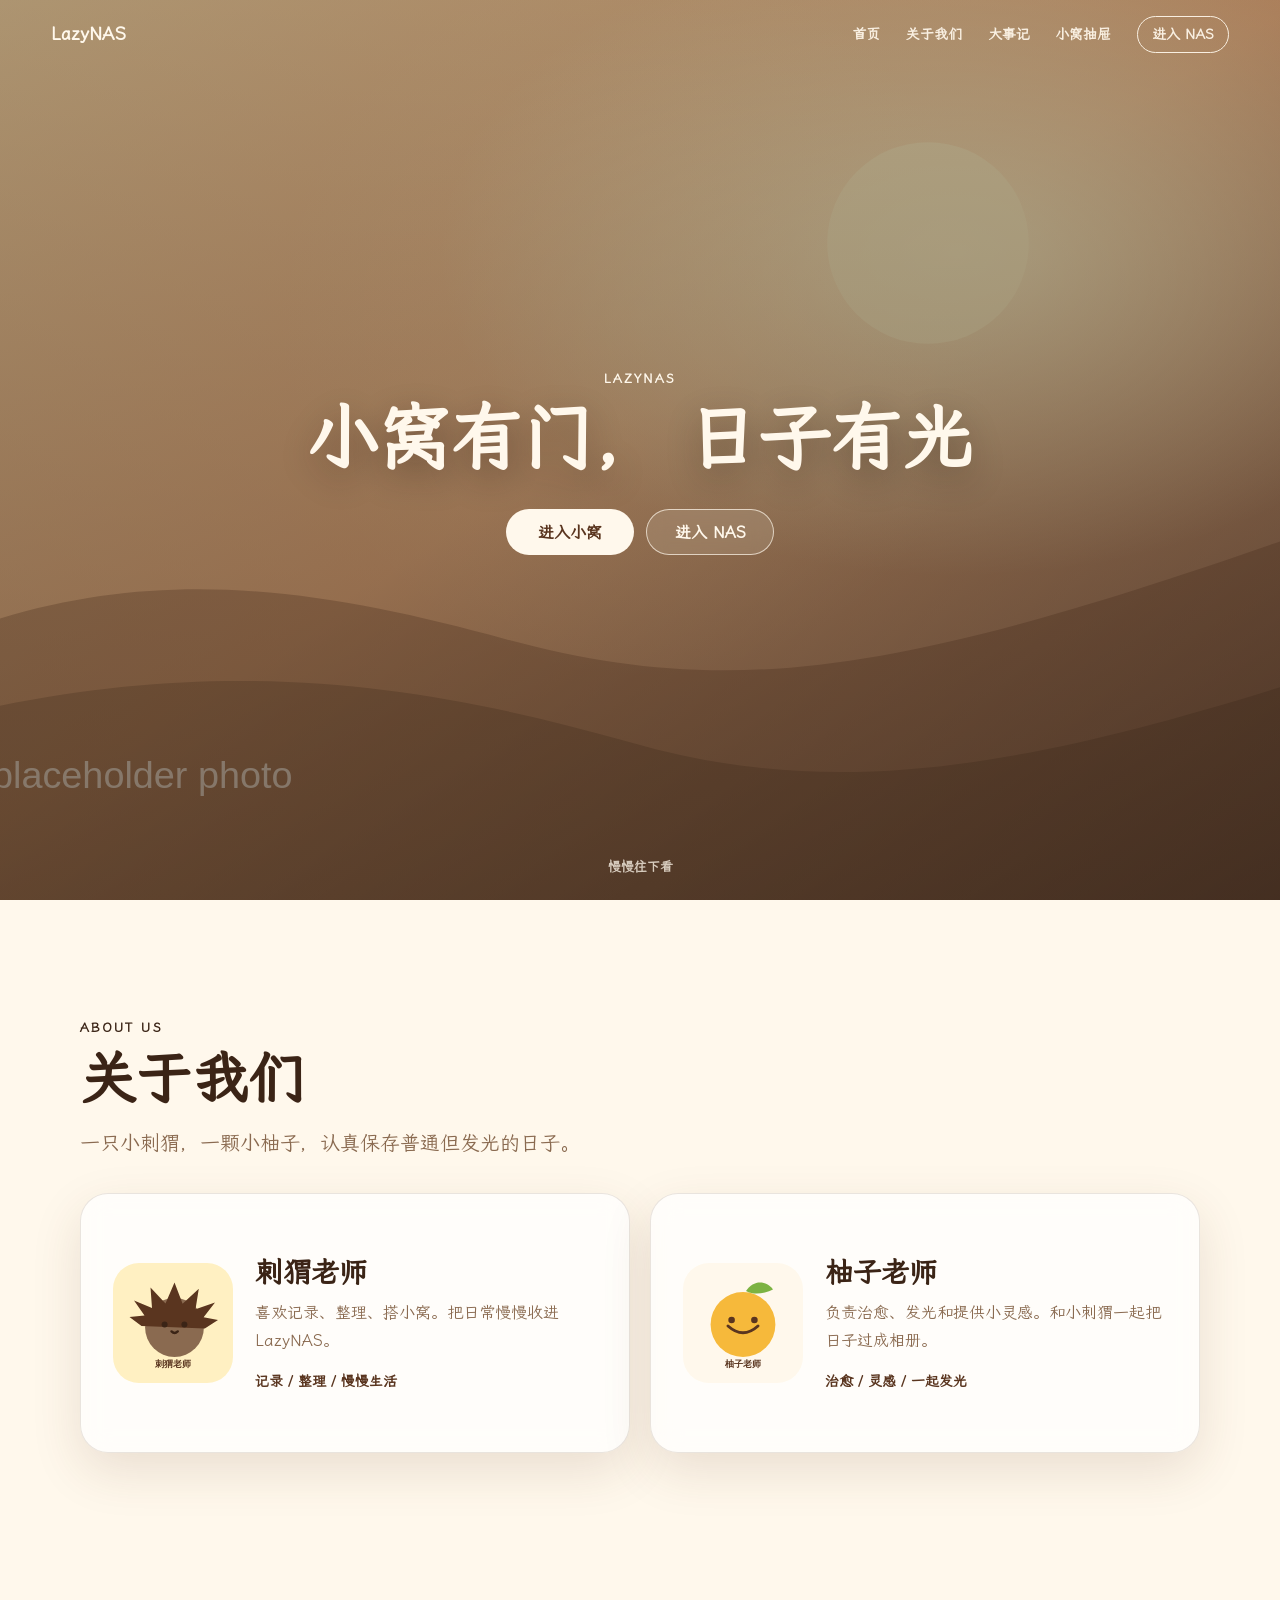
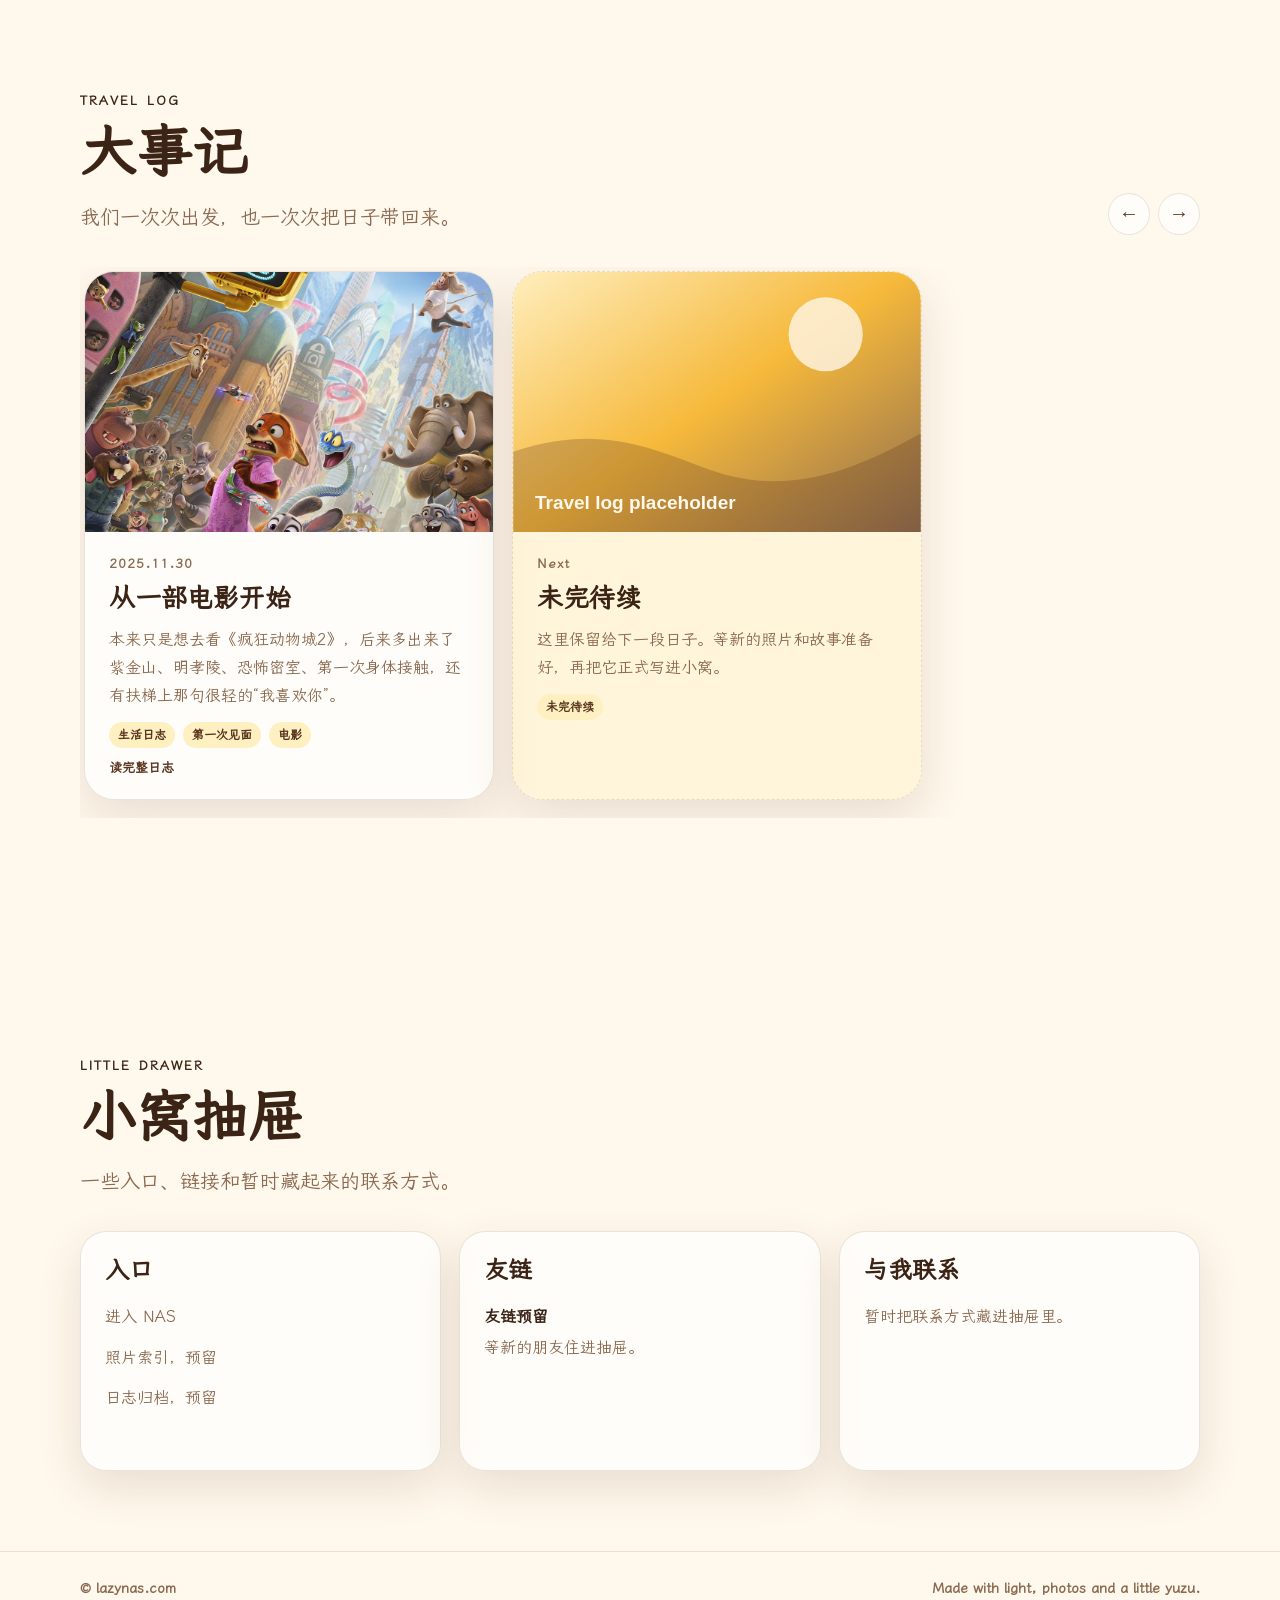
==== commit 8a489843: "Restore site from backup" ====
--- a/index.html
+++ b/index.html
@@ -3,24 +3,125 @@
   <head>
     <meta charset="utf-8" />
     <meta name="viewport" content="width=device-width, initial-scale=1" />
-    <meta name="robots" content="noindex, nofollow" />
-    <title>LazyNAS丨小窝整理中</title>
+    <title>LazyNAS丨小窝有门，日子有光</title>
     <meta
       name="description"
-      content="LazyNAS 正在重新整理。小窝暂时只开一盏灯，等内容准备好后再正式回来。"
+      content="LazyNAS 是一个记录刺猬老师和柚子老师生活的小站，也是通往小窝 NAS 的温柔入口。"
     />
     <link rel="stylesheet" href="./styles.css" />
+    <link rel="stylesheet" href="./scroll-effects.css" />
   </head>
-  <body class="maintenance-page">
-    <main class="maintenance-main" aria-label="LazyNAS 施工中">
-      <section class="maintenance-card">
-        <p class="maintenance-kicker">LazyNAS</p>
-        <h1>小窝整理中</h1>
-        <p class="maintenance-copy">
-          这里正在重新打扫、整理照片和日志。门还在，灯也还亮着，只是暂时不对外展开。
-        </p>
-        <p class="maintenance-note">小窝有门，日子有光。我们很快回来。</p>
+  <body>
+    <div class="hero-bg-layer" aria-hidden="true">
+      <img src="./assets/hero/cover.svg" alt="" />
+      <div class="hero-bg-shade"></div>
+      <div class="hero-bg-mask"></div>
+    </div>
+    <header class="site-header" data-header>
+      <a class="brand" href="#home" aria-label="LazyNAS 首页">LazyNAS</a>
+      <button class="menu-toggle" type="button" aria-expanded="false" aria-controls="site-nav" aria-label="打开菜单" data-menu-toggle>
+        <span></span>
+        <span></span>
+      </button>
+      <nav id="site-nav" class="nav" aria-label="主导航" data-nav>
+        <a href="#home">首页</a>
+        <a href="#about">关于我们</a>
+        <a href="#milestones">大事记</a>
+        <a href="#drawer">小窝抽屉</a>
+        <a class="nav-nas" href="https://fnos.net/lazynas" target="_blank" rel="noopener noreferrer">进入 NAS</a>
+      </nav>
+    </header>
+
+    <main>
+      <section id="home" class="hero" aria-label="小窝封面">
+        <div class="hero-content">
+          <p class="hero-kicker">LazyNAS</p>
+          <h1 class="hero-title" data-hero-title>
+            <span class="title-part">小窝有门，</span>
+            <span class="title-part">日子有光</span>
+          </h1>
+          <div class="hero-actions">
+            <a class="button button-light" href="#about">进入小窝</a>
+            <a class="button button-ghost" href="https://fnos.net/lazynas" target="_blank" rel="noopener noreferrer">进入 NAS</a>
+          </div>
+        </div>
+        <a class="scroll-cue" href="#about" aria-label="慢慢往下看">慢慢往下看</a>
+      </section>
+
+      <section id="about" class="section about-section">
+        <div class="section-heading">
+          <p class="section-kicker">About us</p>
+          <h2>关于我们</h2>
+          <p>一只小刺猬，一颗小柚子，认真保存普通但发光的日子。</p>
+        </div>
+        <div class="person-grid">
+          <article class="person-card">
+            <img src="./assets/ip/ciwei.svg" alt="刺猬老师占位图" />
+            <div>
+              <h3>刺猬老师</h3>
+              <p>喜欢记录、整理、搭小窝。把日常慢慢收进 LazyNAS。</p>
+              <span>记录 / 整理 / 慢慢生活</span>
+            </div>
+          </article>
+          <article class="person-card">
+            <img src="./assets/ip/yuzi.svg" alt="柚子老师占位图" />
+            <div>
+              <h3>柚子老师</h3>
+              <p>负责治愈、发光和提供小灵感。和小刺猬一起把日子过成相册。</p>
+              <span>治愈 / 灵感 / 一起发光</span>
+            </div>
+          </article>
+        </div>
+      </section>
+
+      <section id="milestones" class="section milestones-section">
+        <div class="section-heading row-heading">
+          <div>
+            <p class="section-kicker">Travel log</p>
+            <h2>大事记</h2>
+            <p>我们一次次出发，也一次次把日子带回来。</p>
+          </div>
+          <div class="slider-controls" aria-label="大事记切换">
+            <button type="button" data-slide-prev aria-label="向左查看">←</button>
+            <button type="button" data-slide-next aria-label="向右查看">→</button>
+          </div>
+        </div>
+        <div class="milestone-track" data-milestone-track tabindex="0" aria-label="大事记横向列表"></div>
+      </section>
+
+      <section id="drawer" class="section drawer-section">
+        <div class="section-heading">
+          <p class="section-kicker">Little drawer</p>
+          <h2>小窝抽屉</h2>
+          <p>一些入口、链接和暂时藏起来的联系方式。</p>
+        </div>
+        <div class="drawer-grid">
+          <section class="drawer-card">
+            <h3>入口</h3>
+            <a href="https://fnos.net/lazynas" target="_blank" rel="noopener noreferrer">进入 NAS</a>
+            <a href="#milestones">照片索引，预留</a>
+            <a href="#milestones">日志归档，预留</a>
+          </section>
+          <section class="drawer-card">
+            <h3>友链</h3>
+            <a href="#">
+              <strong>友链预留</strong>
+              <span>等新的朋友住进抽屉。</span>
+            </a>
+          </section>
+          <section class="drawer-card">
+            <h3>与我联系</h3>
+            <p>暂时把联系方式藏进抽屉里。</p>
+          </section>
+        </div>
       </section>
     </main>
+
+    <footer class="site-footer">
+      <span>© lazynas.com</span>
+      <span>Made with light, photos and a little yuzu.</span>
+    </footer>
+
+    <script src="./script.js"></script>
   </body>
 </html>
--- a/styles.css
+++ b/styles.css
@@ -47,59 +47,6 @@
 img {
   display: block;
   max-width: 100%;
-}
-
-.maintenance-page {
-  min-height: 100vh;
-  overflow: hidden;
-  background:
-    radial-gradient(circle at 50% 18%, rgba(246, 185, 59, 0.2), transparent 34%),
-    linear-gradient(180deg, rgba(255, 248, 236, 0.94), rgba(247, 238, 220, 0.84)),
-    var(--bg);
-}
-
-.maintenance-main {
-  display: grid;
-  min-height: 100vh;
-  place-items: center;
-  padding: clamp(24px, 6vw, 72px);
-}
-
-.maintenance-card {
-  width: min(760px, 100%);
-  text-align: center;
-}
-
-.maintenance-kicker {
-  margin: 0 0 18px;
-  color: var(--primary);
-  font-size: 13px;
-  font-weight: 900;
-  letter-spacing: 0.28em;
-  text-transform: uppercase;
-}
-
-.maintenance-card h1 {
-  margin: 0;
-  color: var(--text);
-  font-size: clamp(44px, 9vw, 92px);
-  line-height: 1.05;
-}
-
-.maintenance-copy {
-  margin: 26px auto 0;
-  max-width: 620px;
-  color: var(--primary);
-  font-size: clamp(18px, 2.6vw, 26px);
-  font-weight: 800;
-  line-height: 1.8;
-}
-
-.maintenance-note {
-  margin: 28px 0 0;
-  color: var(--text-muted);
-  font-size: 15px;
-  font-weight: 800;
 }
 
 .site-header {
--- a/scroll-effects.css
+++ b/scroll-effects.css
@@ -0,0 +1,57 @@
+:root {
+  --hero-progress: 0;
+}
+
+.hero-bg-layer {
+  position: fixed;
+  inset: 0;
+  z-index: 0;
+  pointer-events: none;
+  overflow: hidden;
+}
+
+.hero-bg-layer img,
+.hero-bg-shade,
+.hero-bg-mask {
+  position: absolute;
+  inset: 0;
+  width: 100%;
+  height: 100%;
+}
+
+.hero-bg-layer img {
+  object-fit: cover;
+}
+
+.hero-bg-shade {
+  background:
+    linear-gradient(rgba(30, 20, 12, 0.34), rgba(30, 20, 12, 0.5)),
+    radial-gradient(circle at 50% 35%, rgba(255, 240, 194, 0.23), transparent 42%);
+}
+
+.hero-bg-mask {
+  background:
+    linear-gradient(
+      180deg,
+      rgba(255, 248, 236, 0.72) 0%,
+      rgba(255, 248, 236, 0.46) 52%,
+      rgba(255, 248, 236, 0.18) 100%
+    );
+  opacity: calc(var(--hero-progress) * 0.95);
+  backdrop-filter: blur(calc(var(--hero-progress) * 14px));
+}
+
+.hero {
+  background: transparent;
+}
+
+main {
+  background: linear-gradient(to bottom, transparent 0 100vh, var(--bg) 100vh);
+}
+
+.about-section,
+.milestones-section,
+.drawer-section,
+.site-footer {
+  background: var(--bg);
+}
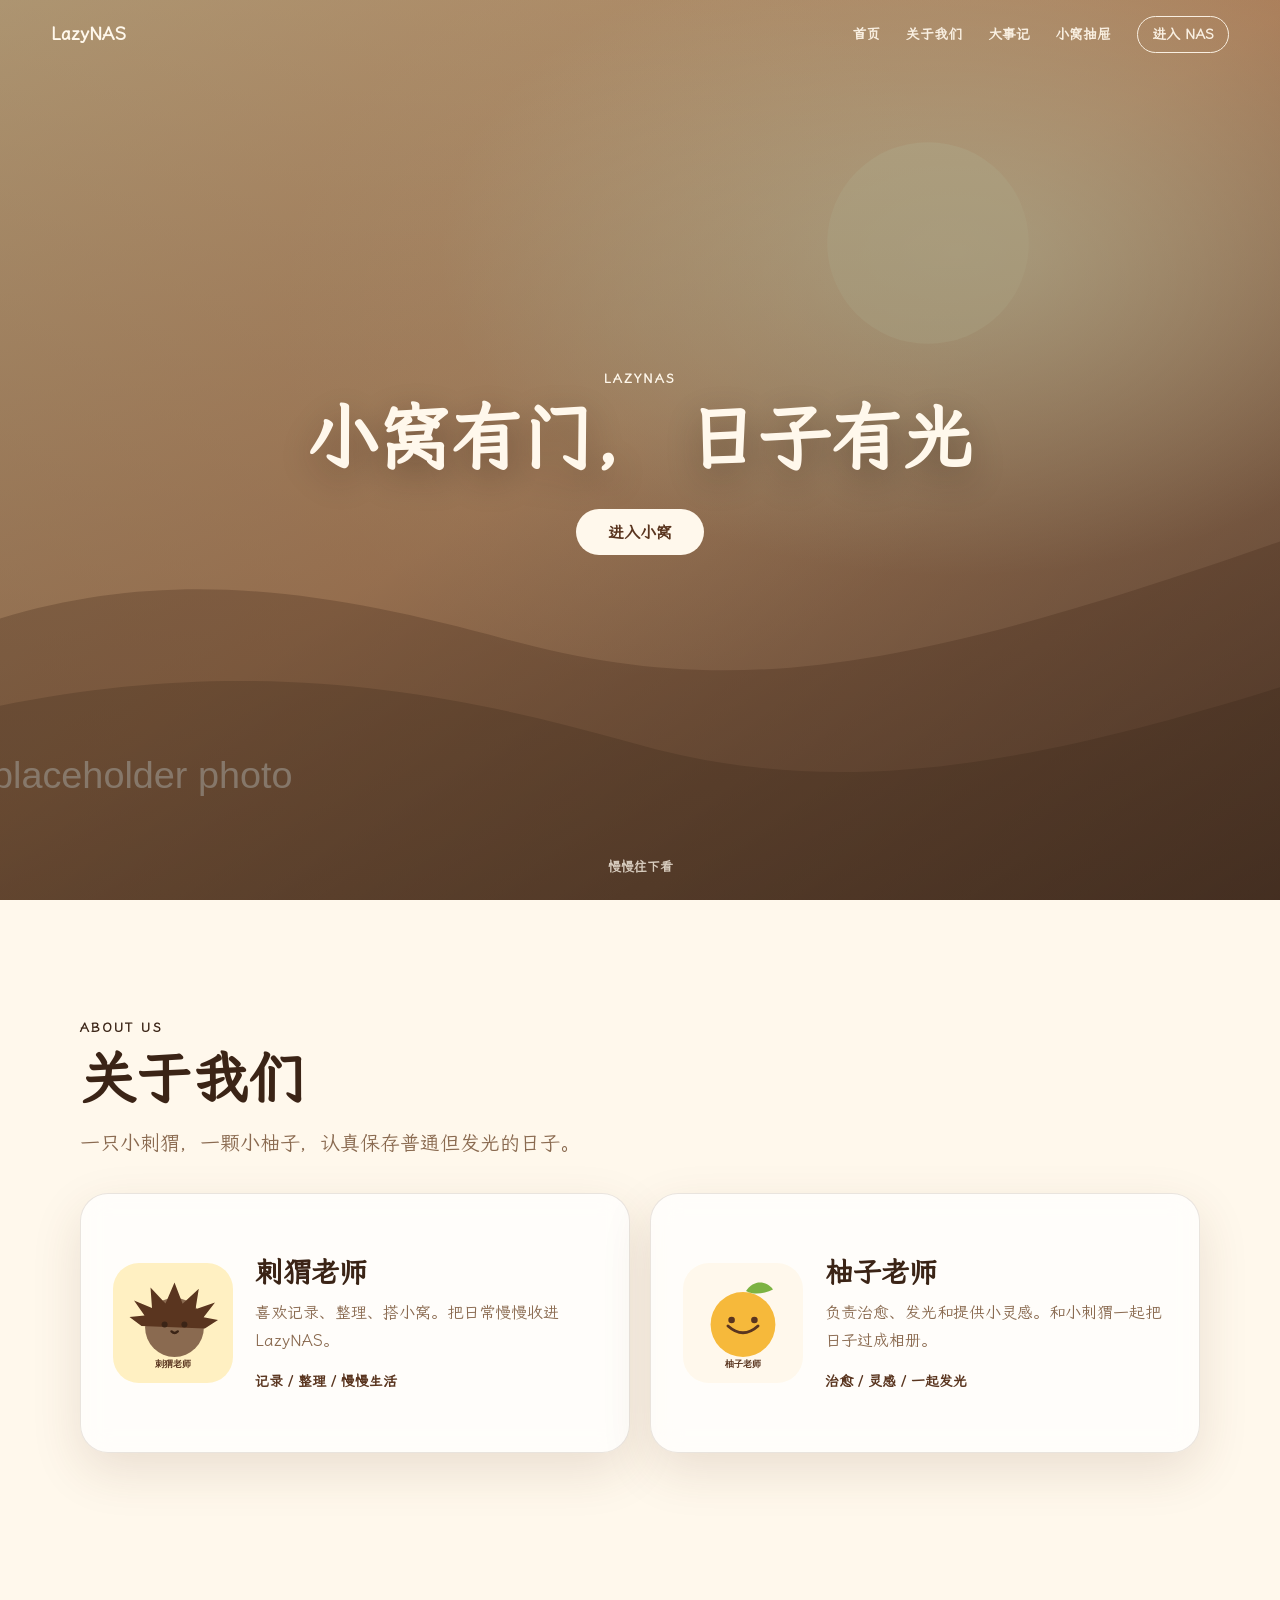
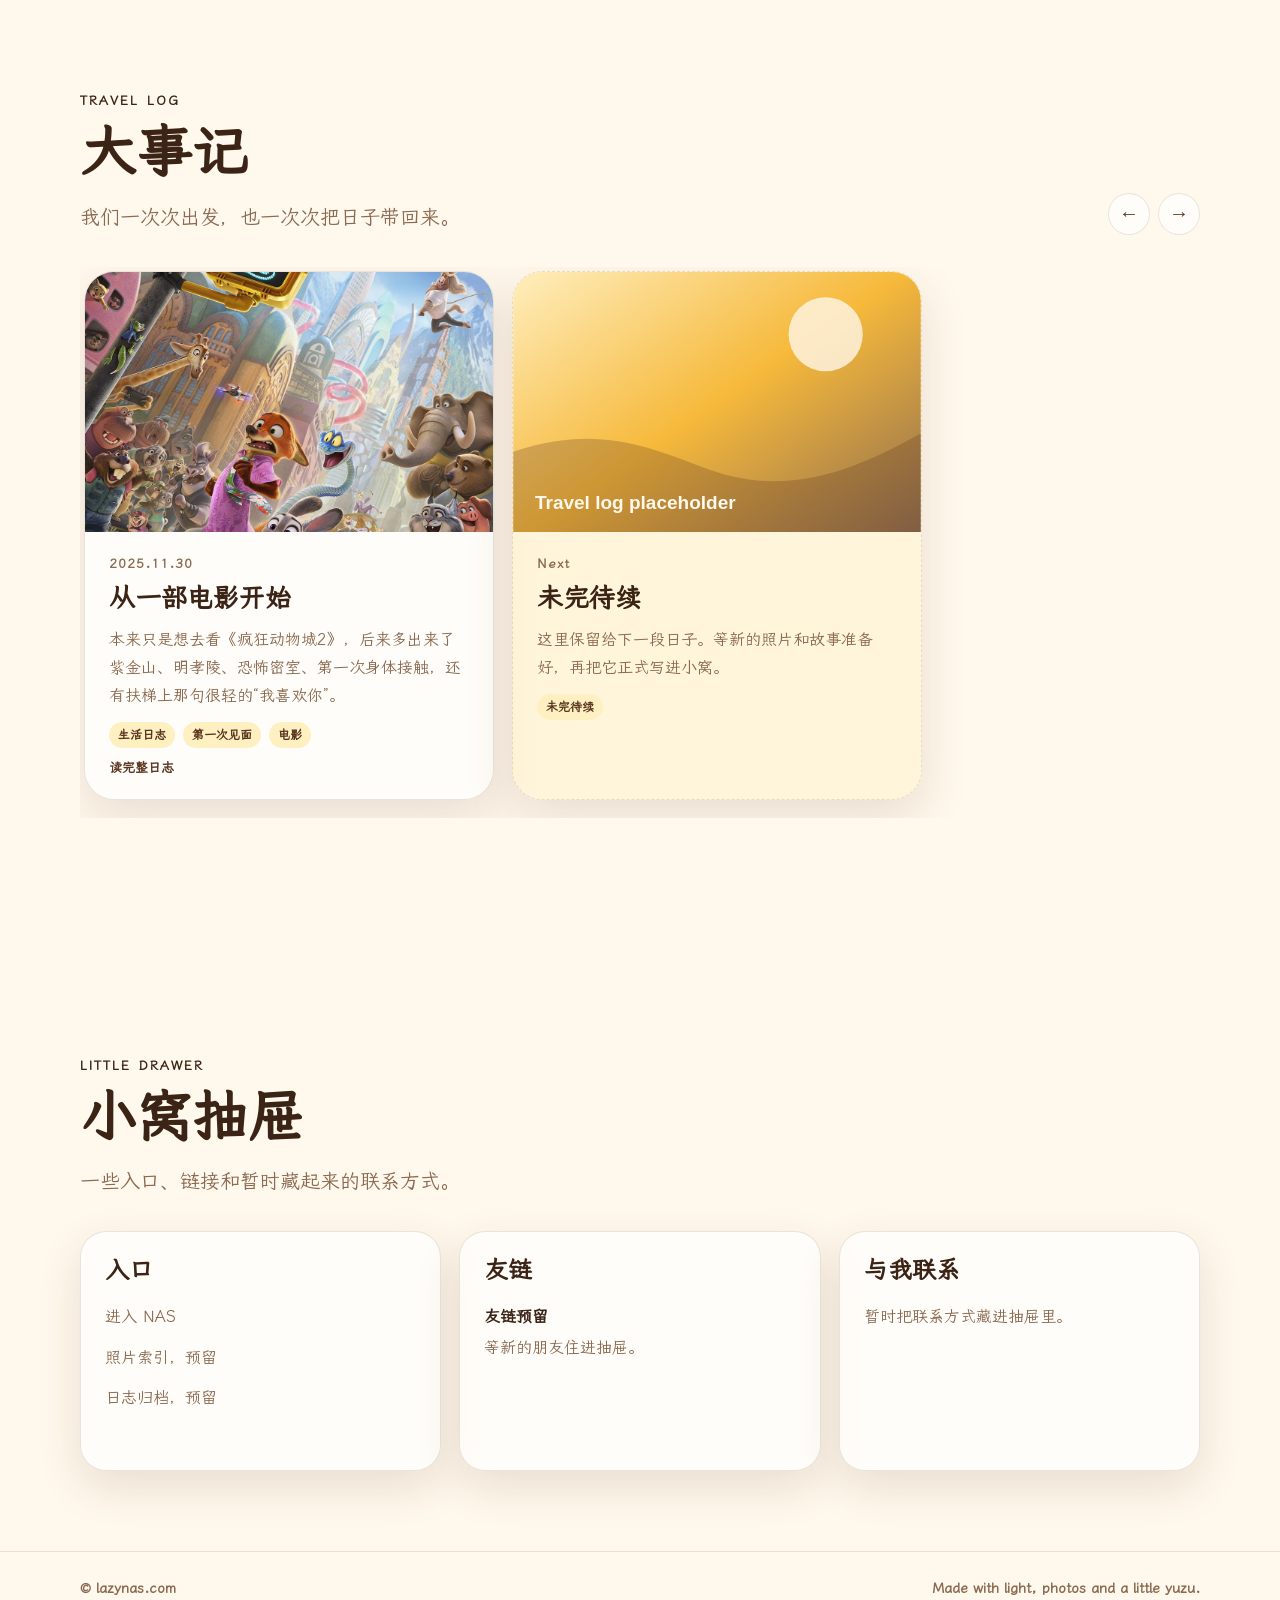
==== commit a6954802: "Limit NAS entry points" ====
--- a/index.html
+++ b/index.html
@@ -6,7 +6,7 @@
     <title>LazyNAS丨小窝有门，日子有光</title>
     <meta
       name="description"
-      content="LazyNAS 是一个记录刺猬老师和柚子老师生活的小站，也是通往小窝 NAS 的温柔入口。"
+      content="LazyNAS 是一个记录刺猬老师和柚子老师生活的小站。"
     />
     <link rel="stylesheet" href="./styles.css" />
     <link rel="stylesheet" href="./scroll-effects.css" />
@@ -42,7 +42,6 @@
           </h1>
           <div class="hero-actions">
             <a class="button button-light" href="#about">进入小窝</a>
-            <a class="button button-ghost" href="https://fnos.net/lazynas" target="_blank" rel="noopener noreferrer">进入 NAS</a>
           </div>
         </div>
         <a class="scroll-cue" href="#about" aria-label="慢慢往下看">慢慢往下看</a>
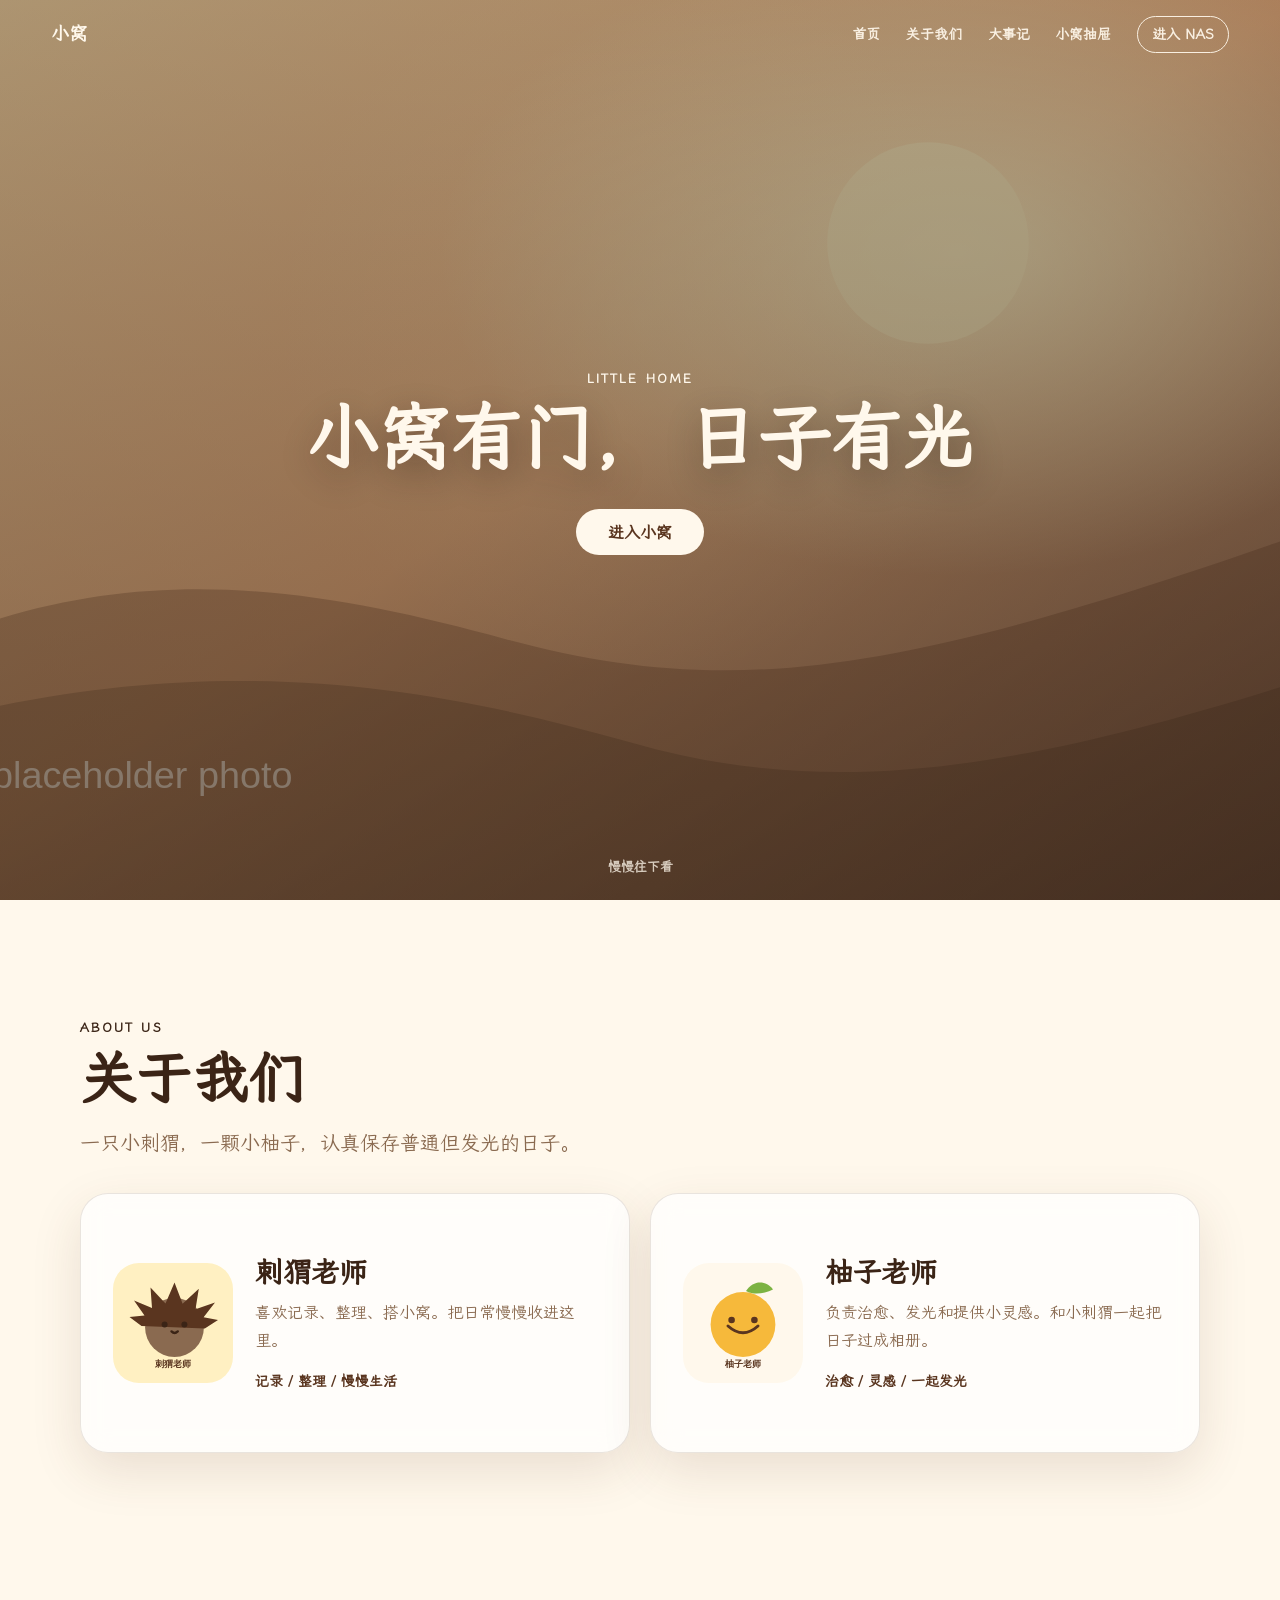
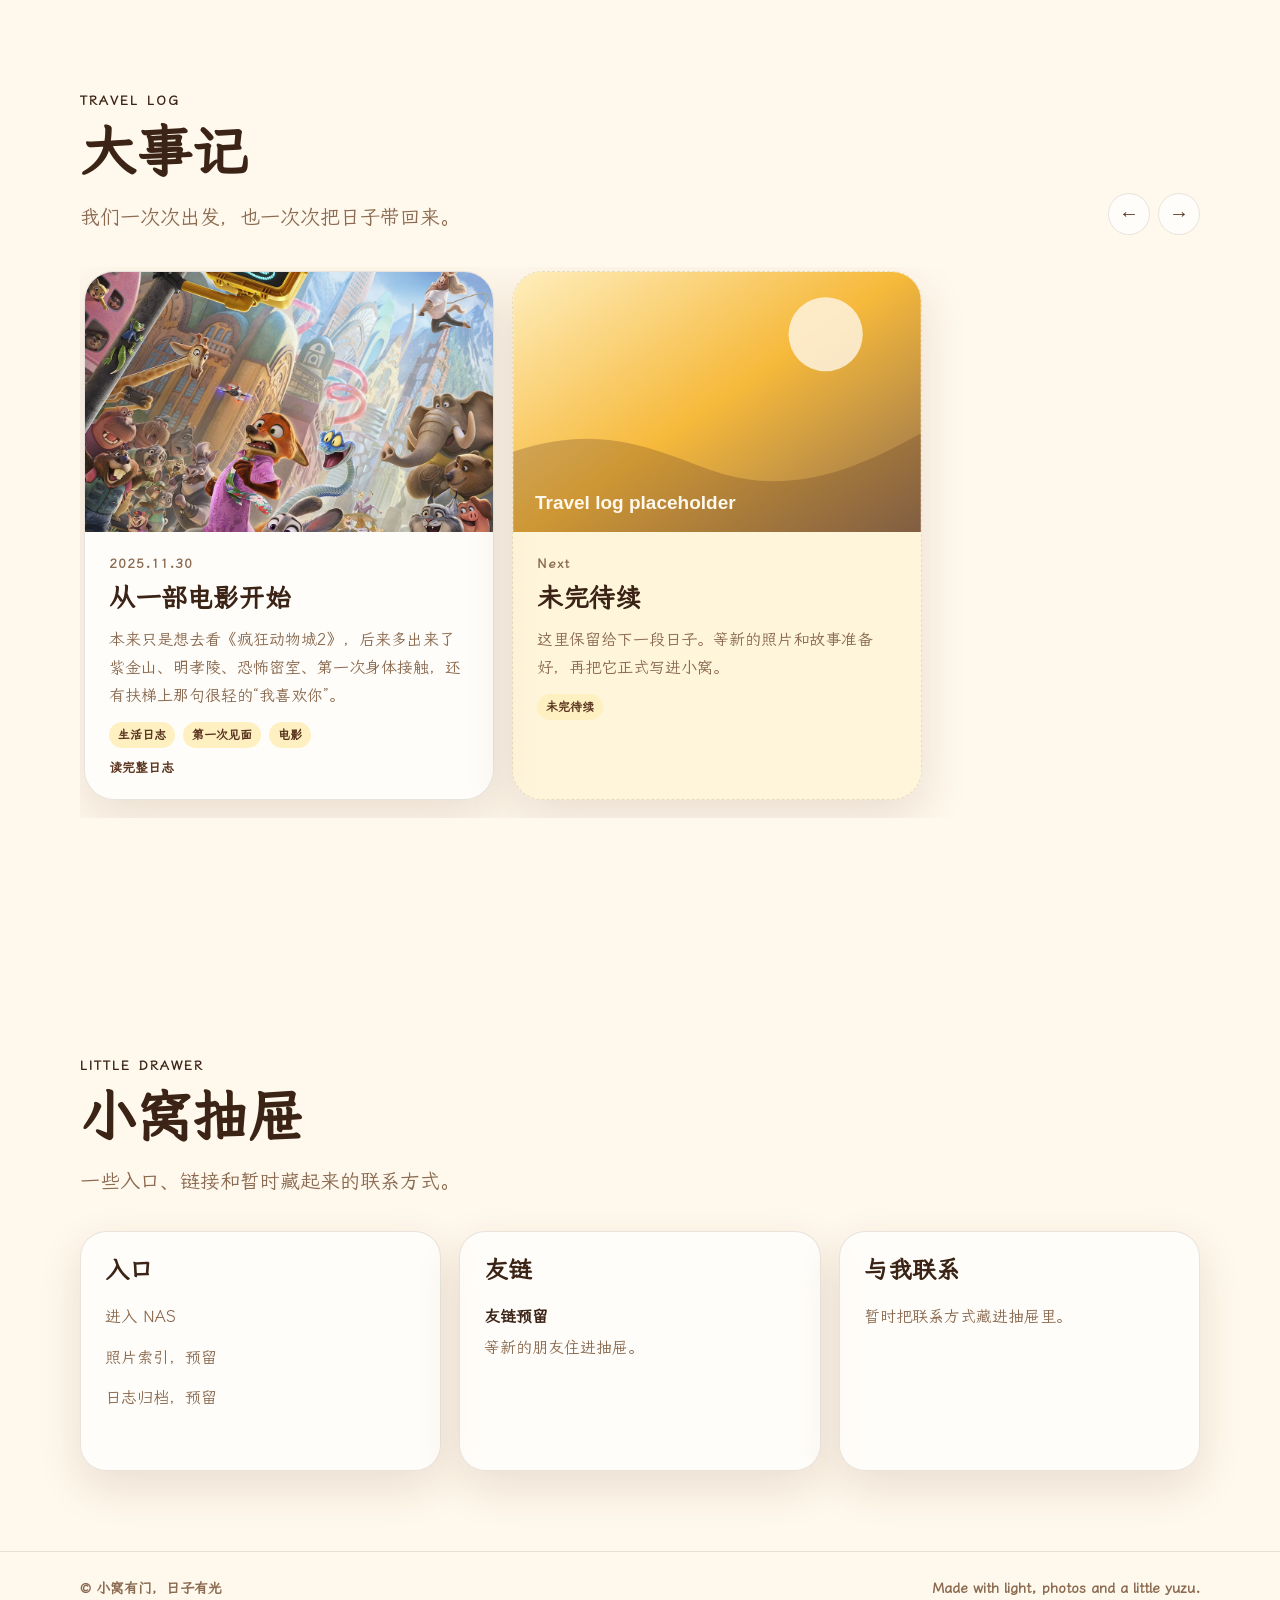
==== commit 7e1f48dc: "Hide LazyNAS branding" ====
--- a/index.html
+++ b/index.html
@@ -3,10 +3,10 @@
   <head>
     <meta charset="utf-8" />
     <meta name="viewport" content="width=device-width, initial-scale=1" />
-    <title>LazyNAS丨小窝有门，日子有光</title>
+    <title>小窝有门，日子有光</title>
     <meta
       name="description"
-      content="LazyNAS 是一个记录刺猬老师和柚子老师生活的小站。"
+      content="这里记录刺猬老师和柚子老师的生活。"
     />
     <link rel="stylesheet" href="./styles.css" />
     <link rel="stylesheet" href="./scroll-effects.css" />
@@ -18,7 +18,7 @@
       <div class="hero-bg-mask"></div>
     </div>
     <header class="site-header" data-header>
-      <a class="brand" href="#home" aria-label="LazyNAS 首页">LazyNAS</a>
+      <a class="brand" href="#home" aria-label="小窝首页">小窝</a>
       <button class="menu-toggle" type="button" aria-expanded="false" aria-controls="site-nav" aria-label="打开菜单" data-menu-toggle>
         <span></span>
         <span></span>
@@ -35,7 +35,7 @@
     <main>
       <section id="home" class="hero" aria-label="小窝封面">
         <div class="hero-content">
-          <p class="hero-kicker">LazyNAS</p>
+          <p class="hero-kicker">Little Home</p>
           <h1 class="hero-title" data-hero-title>
             <span class="title-part">小窝有门，</span>
             <span class="title-part">日子有光</span>
@@ -58,7 +58,7 @@
             <img src="./assets/ip/ciwei.svg" alt="刺猬老师占位图" />
             <div>
               <h3>刺猬老师</h3>
-              <p>喜欢记录、整理、搭小窝。把日常慢慢收进 LazyNAS。</p>
+              <p>喜欢记录、整理、搭小窝。把日常慢慢收进这里。</p>
               <span>记录 / 整理 / 慢慢生活</span>
             </div>
           </article>
@@ -117,7 +117,7 @@
     </main>
 
     <footer class="site-footer">
-      <span>© lazynas.com</span>
+      <span>© 小窝有门，日子有光</span>
       <span>Made with light, photos and a little yuzu.</span>
     </footer>
 
